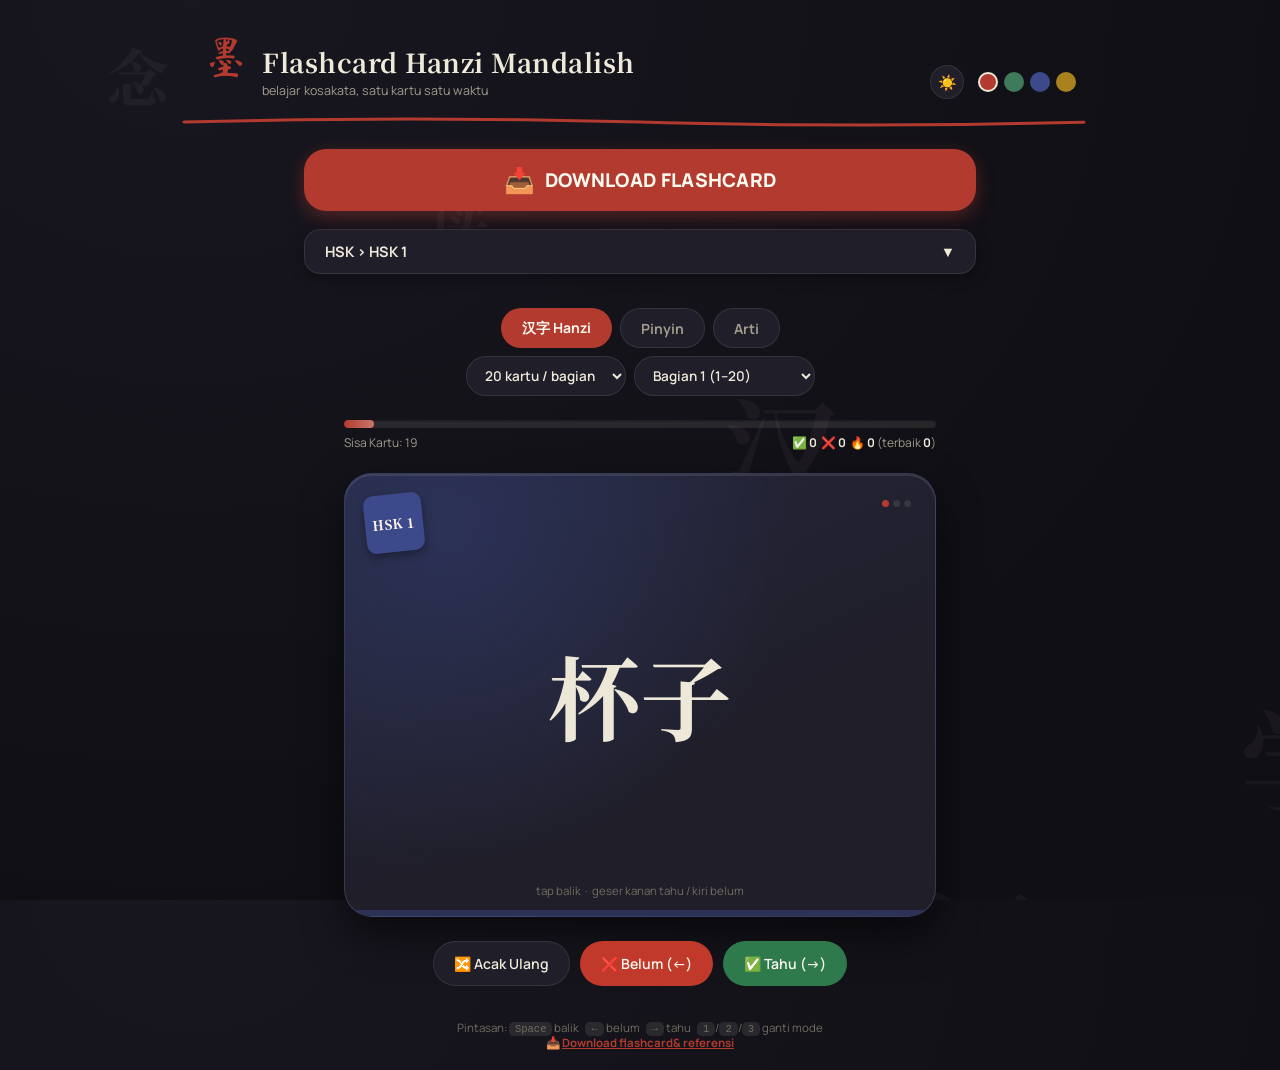
==== index.html @ 8c37c154 "Update index.html" ====
<!DOCTYPE html>
<html lang="id" data-mode="night" data-accent="vermilion">
<head>
<meta charset="UTF-8">
<meta name="viewport" content="width=device-width, initial-scale=1.0, maximum-scale=1.0, user-scalable=no">
<meta name="mobile-web-app-capable" content="yes">
<title>墨卡 · Flashcard Hanzi Mandalish</title>
<link rel="preconnect" href="https://fonts.googleapis.com">
<link href="https://fonts.googleapis.com/css2?family=Noto+Serif+SC:wght@600;700;900&family=Ma+Shan+Zheng&family=Manrope:wght@400;500;600;700;800&display=swap" rel="stylesheet">
<style>
:root{
  --radius-lg: 28px;
  --radius-md: 16px;
  --radius-sm: 10px;
  --font-display: 'Noto Serif SC', 'Songti SC', serif;
  --font-brush: 'Ma Shan Zheng', cursive;
  --font-ui: 'Manrope', -apple-system, 'Segoe UI', sans-serif;
}

:root[data-mode="day"]{
  --bg-0:#e9e1cd;
  --bg-1:#f3ecdc;
  --surface:#faf5e8;
  --ink:#211d1a;
  --ink-soft:#6b6355;
  --ink-faint:#9a927f;
  --hairline:rgba(33,29,26,0.12);
  --shadow:rgba(60,45,25,0.22);
  --shadow-soft:rgba(60,45,25,0.10);
}
:root[data-mode="night"]{
  --bg-0:#100f14;
  --bg-1:#181720;
  --surface:#1f1e29;
  --ink:#efe9da;
  --ink-soft:#a29c8c;
  --ink-faint:#726c60;
  --hairline:rgba(239,233,218,0.10);
  --shadow:rgba(0,0,0,0.55);
  --shadow-soft:rgba(0,0,0,0.35);
}

:root[data-accent="vermilion"]{ --accent:#b23a2e; --accent-2:#8c2e24; --accent-tint:#f0d9d3; }
:root[data-accent="jade"]     { --accent:#3f7a5c; --accent-2:#2e5c45; --accent-tint:#d7e8de; }
:root[data-accent="indigo"]   { --accent:#3c4a8c; --accent-2:#2c376b; --accent-tint:#dadeef; }
:root[data-accent="gold"]     { --accent:#a9821f; --accent-2:#846419; --accent-tint:#eee3c4; }

:root{
  --stamp-0:#b23a2e; --stamp-1:#3f7a5c; --stamp-2:#3c4a8c; --stamp-3:#a9821f;
  --stamp-4:#8b3f72; --stamp-5:#2e7d82; --stamp-6:#a85c2e; --stamp-7:#516175;
}

* { box-sizing: border-box; }
html,body{ height:100%; margin:0; }
html{ -webkit-text-size-adjust:100%; text-size-adjust:100%; }
body{
  background: radial-gradient(ellipse at 15% 0%, var(--bg-1), var(--bg-0) 70%);
  color: var(--ink);
  font-family: var(--font-ui);
  min-height:100vh;
  max-width:100vw;
  display:flex;
  flex-direction:column;
  align-items:center;
  overflow-x:hidden;
  transition: background .4s ease, color .4s ease;
}
button, select, .card-perspective{ touch-action: manipulation; }

.ambient{
  position:fixed; inset:0; z-index:0; pointer-events:none; overflow:hidden;
}
.ambient span{
  position:absolute; font-family:var(--font-display); color:var(--ink);
  opacity:.045; font-weight:700; user-select:none;
  animation: drift 70s linear infinite;
}
@keyframes drift{
  0%{ transform: translateY(0) rotate(0deg); }
  100%{ transform: translateY(-140px) rotate(6deg); }
}

header{
  width:100%; max-width:920px; padding: 34px 24px 10px; position:relative; z-index:1;
  display:flex; align-items:flex-end; justify-content:space-between; gap:16px; flex-wrap:wrap;
}
.brand{ display:flex; align-items:baseline; gap:14px; }
.brand .glyph{
  font-family: var(--font-brush); font-size:44px; color:var(--accent); line-height:1;
}
.brand h1{
  font-family: var(--font-display); font-size:26px; margin:0; letter-spacing:.5px;
}
.brand-sub{ font-size:12.5px; color:var(--ink-soft); margin-top:2px; }

.brush-divider{ width:100%; max-width:920px; height:14px; margin: 2px 0 18px; position:relative; z-index:1; }
.brush-divider svg path{
  stroke:var(--accent); stroke-width:3; fill:none; stroke-linecap:round;
  stroke-dasharray: 900; stroke-dashoffset:900;
  animation: draw 1.4s ease forwards .2s;
}
@keyframes draw{ to{ stroke-dashoffset:0; } }

.controls-row{
  display:flex; gap:10px; flex-wrap:wrap; align-items:center;
}
.theme-dots{ display:flex; gap:6px; align-items:center; margin-left:4px; }
.theme-dot{
  width:20px; height:20px; border-radius:50%; cursor:pointer; border:2px solid transparent;
  transition: transform .15s ease;
}
.theme-dot:hover{ transform: scale(1.15); }
.theme-dot.active{ border-color: var(--ink); }
.mode-toggle{
  width:34px; height:34px; border-radius:50%; border:1px solid var(--hairline); background:var(--surface);
  color:var(--ink); cursor:pointer; font-size:15px; display:flex; align-items:center; justify-content:center;
}

button, select{ font-family: var(--font-ui); }
.btn{
  border:1px solid var(--hairline); background:var(--surface); color:var(--ink);
  padding:9px 16px; border-radius:999px; font-size:13.5px; font-weight:600; cursor:pointer;
  transition: transform .12s ease, box-shadow .12s ease, background .2s ease; white-space:nowrap;
}
.btn:hover{ transform: translateY(-1px); box-shadow: 0 4px 14px var(--shadow-soft); }
.btn:active{ transform: translateY(0); }
.btn-accent{ background:var(--accent); color:#fdf9f0; border-color:transparent; }
.btn-accent:hover{ box-shadow: 0 6px 18px var(--shadow); }
.btn-ghost{ background:transparent; }
.btn-danger{ background:#c0392b; color:#fdf9f0; border-color:transparent; }
.btn-ok{ background:#2f7a4d; color:#fdf9f0; border-color:transparent; }

.deck-dropdown-container{
  position: relative;
  width: 100%;
  max-width: 720px;
  padding: 0 24px;
  margin: 4px 0 16px;
  z-index: 10;
}
.dropdown-trigger{
  width: 100%;
  padding: 12px 20px;
  border-radius: var(--radius-md);
  border: 1.5px solid var(--hairline);
  background: var(--surface);
  color: var(--ink);
  font-family: var(--font-ui);
  font-weight: 700;
  font-size: 14.5px;
  display: flex;
  justify-content: space-between;
  align-items: center;
  cursor: pointer;
  box-shadow: 0 4px 14px var(--shadow-soft);
  transition: all .2s ease;
}
.dropdown-trigger:hover{ border-color: var(--accent); }
.dropdown-trigger span.arrow{ transition: transform .2s ease; }
.deck-dropdown-container.open .dropdown-trigger span.arrow{ transform: rotate(180deg); }

.dropdown-menu{
  position: absolute;
  top: calc(100% + 6px);
  left: 24px;
  right: 24px;
  background: var(--surface);
  border: 1.5px solid var(--hairline);
  border-radius: var(--radius-md);
  box-shadow: 0 12px 30px var(--shadow);
  display: none;
  flex-direction: column;
  overflow: hidden;
  max-height: 320px;
  overflow-y: auto;
  z-index: 20;
}
.deck-dropdown-container.open .dropdown-menu{
  display: flex;
  animation: dropdownFade .15s ease;
}
@keyframes dropdownFade{
  from{ opacity: 0; transform: translateY(-6px); }
  to{ opacity: 1; transform: translateY(0); }
}

.dropdown-group-header{
  padding: 10px 18px;
  font-size: 12px;
  text-transform: uppercase;
  letter-spacing: 1px;
  font-weight: 800;
  color: var(--accent);
  background: color-mix(in srgb, var(--accent) 8%, var(--surface));
  border-bottom: 1px solid var(--hairline);
}
.dropdown-item{
  padding: 10px 18px 10px 32px;
  display: flex;
  justify-content: space-between;
  align-items: center;
  cursor: pointer;
  border-bottom: 1px solid var(--hairline);
  transition: background .15s ease;
}
.dropdown-item:last-child{ border-bottom: none; }
.dropdown-item:hover{
  background: color-mix(in srgb, var(--accent) 12%, var(--surface));
}
.dropdown-item.active{
  background: var(--accent);
  color: #fdf9f0;
}
.dropdown-item .item-name{ font-family: var(--font-display); font-weight: 700; font-size: 14px; }
.dropdown-item .item-count{ font-size: 11.5px; opacity: 0.8; font-weight: 600; }

.pill-row{ display:flex; gap:8px; margin: 18px 0 6px; position:relative; z-index:1; }
.pill{
  padding:9px 20px; border-radius:999px; border:1px solid var(--hairline); background:var(--surface);
  color:var(--ink-soft); font-weight:700; cursor:pointer; font-size:14px; transition: all .2s ease;
}
.pill.active{ background:var(--accent); color:#fdf9f0; border-color:transparent; }

.section-row{
  display:flex; gap:8px; margin: 2px 0 14px; position:relative; z-index:1; flex-wrap:wrap; justify-content:center;
}
select.deck-select{
  border:1px solid var(--hairline); background:var(--surface); color:var(--ink);
  padding:9px 14px; border-radius:999px; font-size:13.5px; font-weight:600; cursor:pointer;
}

.meta-row{
  width:100%; max-width:640px; margin: 10px 0 4px; padding: 0 24px; position:relative; z-index:1;
}
.progress-track{
  width:100%; height:8px; border-radius:8px; background:var(--hairline); overflow:hidden;
  box-shadow: inset 0 1px 2px var(--shadow-soft);
}
.progress-fill{
  height:100%; border-radius:8px; width:0%;
  background: linear-gradient(90deg, var(--accent), color-mix(in srgb, var(--accent) 70%, white));
  transition: width .35s ease;
}
.stats-line{
  display:flex; justify-content:space-between; font-size:12px; color:var(--ink-soft); margin-top:6px;
}
.stats-line b{ color:var(--ink); }

.stage{
  width:100%; max-width:640px; flex:1; display:flex; align-items:center; justify-content:center;
  padding: 18px 24px 8px; position:relative; z-index:1;
}
.card-perspective{
  width:100%; aspect-ratio: 4 / 3; perspective:1800px; cursor:grab;
  touch-action: none; user-select:none; position:relative;
}
.card-perspective:active{ cursor:grabbing; }
.card{
  position:relative; width:100%; height:100%; transform-style:preserve-3d;
  transition: transform .55s cubic-bezier(.4,.15,.2,1);
  will-change: transform;
}
.card.flipped{ transform: rotateY(180deg); }
.card.shake{ animation: shake .4s ease; }
.card.dragging{ transition:none; }

.swipe-badge{
  position:absolute; top:22px; z-index:5; padding:8px 16px; border-radius:10px;
  font-weight:800; font-size:14px; letter-spacing:1.5px; border:3px solid; opacity:0;
  pointer-events:none; transform: rotate(-10deg) scale(.85);
  transition: opacity .12s ease, transform .12s ease;
}
.swipe-badge.tahu{ right:18px; color:#2f7a4d; border-color:#2f7a4d; }
.swipe-badge.belum{ left:18px; color:#c0392b; border-color:#c0392b; }
@keyframes shake{
  0%,100%{ transform: translateX(0) rotateY(var(--ry,0)); }
  25%{ transform: translateX(-8px) rotateY(var(--ry,0)); }
  75%{ transform: translateX(8px) rotateY(var(--ry,0)); }
}

.face{
  position:absolute; inset:0; backface-visibility:hidden; border-radius: var(--radius-lg);
  background:
    radial-gradient(circle at 18% 14%, color-mix(in srgb, var(--card-color, var(--accent)) 38%, transparent), transparent 55%),
    linear-gradient(155deg, color-mix(in srgb, var(--card-color, var(--accent)) 20%, var(--surface)) 0%, var(--surface) 62%);
  border: 1px solid color-mix(in srgb, var(--card-color, var(--accent)) 32%, var(--hairline));
  box-shadow: 0 18px 40px var(--shadow), 0 2px 0 var(--hairline) inset;
  display:flex; flex-direction:column; align-items:center; justify-content:center;
  padding: 28px; text-align:center; overflow:hidden;
  transition: background .35s ease, border-color .35s ease;
}
.face::before{
  content:""; position:absolute; inset:0; border-radius: var(--radius-lg);
  background-image: radial-gradient(circle at 20% 20%, rgba(0,0,0,0.02), transparent 60%);
  pointer-events:none;
}
.face::after{
  content:""; position:absolute; left:0; right:0; bottom:0; height:6px;
  background: color-mix(in srgb, var(--card-color, var(--accent)) 70%, transparent);
  opacity:.65;
}
.face-back{ transform: rotateY(180deg); }

.stamp{
  position:absolute; top:20px; left:20px; width:58px; height:58px; border-radius:10px;
  display:flex; align-items:center; justify-content:center; color:#fdf3e6; font-family:var(--font-display);
  font-weight:800; font-size:13px; transform: rotate(-6deg); letter-spacing:.5px;
  box-shadow: 0 4px 10px var(--shadow-soft);
}
.box-dots{ position:absolute; top:26px; right:24px; display:flex; gap:4px; }
.box-dots span{ width:7px; height:7px; border-radius:50%; background:var(--hairline); }
.box-dots span.on{ background:var(--accent); }

.front-text{
  font-family: var(--font-display); font-weight:700; line-height:1.15; color:var(--ink);
  word-break: break-word;
}
.front-text.hanzi-font{ font-family:'Noto Serif SC', serif; }

.back-answer{ font-size:18px; color:var(--ink); line-height:1.6; }
.back-answer .lbl{ font-size:11px; letter-spacing:1.5px; text-transform:uppercase; color:var(--ink-faint); display:block; margin-top:4px; }
.back-hint{ position:absolute; bottom:18px; font-size:11.5px; color:var(--ink-faint); }

.burst{ position:absolute; inset:0; pointer-events:none; }
.burst span{
  position:absolute; top:50%; left:50%; font-size:20px; opacity:0;
  animation: burst .8s ease forwards;
}
@keyframes burst{
  0%{ opacity:1; transform: translate(-50%,-50%) scale(.4); }
  100%{ opacity:0; transform: translate(calc(-50% + var(--dx)), calc(-50% + var(--dy))) scale(1.1); }
}

.actions{
  display:flex; gap:10px; flex-wrap:wrap; justify-content:center; padding: 16px 24px 34px; position:relative; z-index:1;
}
.actions .btn{ padding:12px 20px; font-size:14px; }

.empty-state{
  max-width:520px; margin: 40px auto; text-align:center; padding: 44px 32px;
  background:var(--surface); border-radius: var(--radius-lg); box-shadow: 0 14px 34px var(--shadow-soft);
  position:relative; z-index:1;
}
.empty-state .glyph{ font-family:var(--font-brush); font-size:56px; color:var(--accent); }
.empty-state h2{ font-family:var(--font-display); margin:8px 0 6px; }
.empty-state p{ color:var(--ink-soft); font-size:14px; line-height:1.6; margin-bottom:20px; }
.empty-state code{ background:var(--bg-1); padding:1px 6px; border-radius:5px; }

.modal-backdrop{
  position:fixed; inset:0; background:rgba(10,8,6,0.45); display:flex; align-items:center; justify-content:center;
  z-index:50; opacity:0; pointer-events:none; transition:opacity .2s ease;
}
.modal-backdrop.show{ opacity:1; pointer-events:auto; }
.modal{
  background:var(--surface); border-radius: var(--radius-md); padding:28px; width:340px; max-width:90vw;
  box-shadow: 0 24px 60px rgba(0,0,0,0.35); transform: translateY(10px); transition: transform .2s ease;
}
.modal-backdrop.show .modal{ transform: translateY(0); }
.modal h3{ font-family:var(--font-display); margin:0 0 14px; }
.modal p{ font-size:14px; color:var(--ink-soft); line-height:1.7; }
.modal .row{ display:flex; gap:8px; justify-content:flex-end; margin-top:20px; }

footer{ text-align:center; font-size:11.5px; color:var(--ink-faint); padding-bottom:20px; position:relative; z-index:1; }
kbd{ background:var(--hairline); padding:1px 6px; border-radius:5px; font-size:10.5px; }

:focus-visible{ outline:2px solid var(--accent); outline-offset:2px; }

@media (prefers-reduced-motion: reduce){
  *{ animation: none !important; transition: none !important; }
}

@media (max-width: 560px){
  .brand .glyph{ font-size:34px; } .brand h1{ font-size:20px; }
  .face{ padding:20px; }
}

/* ===== Halaman Sumber & Unduh ===== */
.res-btn{ display:inline-flex; align-items:center; gap:6px; text-decoration:none; }
#resourcesPage{
  display:none; width:100%; max-width:920px; padding: 6px 24px 40px;
  flex-direction:column; gap:22px; position:relative; z-index:1;
}
body.view-sumber #resourcesPage{ display:flex; }
body.view-sumber #app,
body.view-sumber #emptyState{ display:none !important; }
.res-top{ display:flex; align-items:center; justify-content:space-between; gap:12px; flex-wrap:wrap; }
.res-top h2{ font-family:var(--font-display); font-size:22px; margin:0; }
.res-lead{ color:var(--ink-soft); font-size:14px; line-height:1.7; margin:0; max-width:680px; }
.res-section-title{
  font-size:12px; letter-spacing:1.4px; text-transform:uppercase; font-weight:800; color:var(--accent); margin:6px 0 -6px;
}
.hsk-grid{ display:grid; grid-template-columns:repeat(auto-fit, minmax(190px, 1fr)); gap:14px; }
.hsk-card{
  --c: var(--accent);
  background:
    radial-gradient(circle at 15% 10%, color-mix(in srgb, var(--c) 30%, transparent), transparent 60%),
    linear-gradient(155deg, color-mix(in srgb, var(--c) 16%, var(--surface)) 0%, var(--surface) 65%);
  border:1px solid color-mix(in srgb, var(--c) 32%, var(--hairline));
  border-radius: var(--radius-md); padding:20px 18px 18px; display:flex; flex-direction:column; gap:12px;
  box-shadow: 0 10px 26px var(--shadow-soft); position:relative; overflow:hidden;
  transition: transform .15s ease, box-shadow .15s ease;
}
.hsk-card:hover{ transform: translateY(-2px); box-shadow: 0 14px 30px var(--shadow); }
.hsk-card::after{ content:""; position:absolute; left:0; right:0; bottom:0; height:5px; background:var(--c); opacity:.7; }
.hsk-card .lvl-stamp{
  width:52px; height:52px; border-radius:10px; background:var(--c); color:#fdf3e6;
  font-family:var(--font-display); font-weight:900; font-size:13px; line-height:1.15;
  display:flex; flex-direction:column; align-items:center; justify-content:center; transform: rotate(-5deg);
  box-shadow: 0 4px 10px var(--shadow-soft);
}
.hsk-card .lvl-stamp b{ font-size:20px; }
.hsk-card h3{ font-family:var(--font-display); font-size:18px; margin:0; }
.hsk-card p{ margin:0; font-size:12.5px; color:var(--ink-soft); line-height:1.55; flex:1; }
.hsk-card .dl-btn{
  display:flex; align-items:center; justify-content:center; gap:8px; text-decoration:none;
  background:var(--c); color:#fdf9f0; border:none; padding:11px 14px; border-radius:999px;
  font-weight:700; font-size:13.5px; cursor:pointer; transition: transform .12s ease, box-shadow .12s ease;
}
.hsk-card .dl-btn:hover{ transform: translateY(-1px); box-shadow: 0 6px 16px var(--shadow); }
.ref-card{
  background:var(--surface); border:1px solid var(--hairline); border-radius:var(--radius-md);
  padding:20px 22px; display:flex; gap:16px; align-items:center; justify-content:space-between; flex-wrap:wrap;
  box-shadow: 0 8px 22px var(--shadow-soft);
}
.ref-card .ref-text{ flex:1; min-width:220px; }
.ref-card h3{ font-family:var(--font-display); margin:0 0 4px; font-size:17px; }
.ref-card p{ margin:0; font-size:13px; color:var(--ink-soft); line-height:1.6; }
.res-note{
  font-size:12.5px; color:var(--ink-soft); line-height:1.65; padding:12px 16px; border-radius:var(--radius-sm);
  background: color-mix(in srgb, var(--accent) 8%, var(--surface)); border:1px dashed var(--hairline);
}
.footer-link{ color:var(--accent); font-weight:700; cursor:pointer; text-decoration:underline; background:none; border:none; padding:0; font-size:inherit; }

/* ===== Tombol unduh besar & mencolok (flat) ===== */
.btn-cta{
  --b: var(--accent);
  display:inline-flex; align-items:center; justify-content:center; gap:10px; text-decoration:none; cursor:pointer;
  background: var(--b); color:#fffaf0; font-family:var(--font-ui); font-weight:800; letter-spacing:.3px;
  border:none; border-radius:999px; padding:14px 28px; font-size:16px;
  box-shadow: 0 6px 18px color-mix(in srgb, var(--b) 40%, transparent);
  transition: transform .15s ease, box-shadow .15s ease, filter .15s ease;
}
.btn-cta:hover{ transform: translateY(-2px); filter:brightness(1.08); box-shadow: 0 10px 24px color-mix(in srgb, var(--b) 50%, transparent); }
.btn-cta:active{ transform: scale(.98); }
.btn-cta .ico{ font-size:1.3em; line-height:1; }

.header-dl{ padding:11px 20px; font-size:14.5px; animation: dlPulse 2.4s ease-in-out infinite; }
@keyframes dlPulse{
  0%,100%{ box-shadow: 0 0 0 0 color-mix(in srgb, var(--b) 45%, transparent); }
  50%{ box-shadow: 0 0 0 10px color-mix(in srgb, var(--b) 0%, transparent); }
}

.dl-banner-wrap{ width:100%; max-width:720px; padding:0 24px; margin:6px 0 14px; position:relative; z-index:2; }
.dl-banner{ width:100%; padding:18px 24px; font-size:19px; border-radius:22px; flex-direction:column; gap:2px; text-align:center; }
.dl-banner .sub{ font-size:12.5px; font-weight:600; opacity:.92; letter-spacing:.2px; }
.dl-banner .main{ display:flex; align-items:center; gap:10px; }

.hsk-card .dl-btn{
  padding:15px 14px; font-size:15px; font-weight:800; border-radius:999px; margin-top:4px;
  background: var(--c); border:none; color:#fffaf0;
  box-shadow: 0 6px 16px color-mix(in srgb, var(--c) 38%, transparent);
  transition: transform .15s ease, box-shadow .15s ease, filter .15s ease;
}
.hsk-card .dl-btn:hover{ transform: translateY(-2px); filter:brightness(1.08); box-shadow: 0 10px 22px color-mix(in srgb, var(--c) 48%, transparent); }
.hsk-card .dl-btn:active{ transform: scale(.98); }
.hsk-card{ padding-bottom:22px; }
.ref-card .btn-cta{ padding:12px 22px; font-size:14.5px; }
</style>
</head>
<body>

<div class="ambient" id="ambient"></div>

<header>
  <div class="brand">
    <span class="glyph">墨</span>
    <div>
      <h1>Flashcard Hanzi Mandalish</h1>
      <div class="brand-sub">belajar kosakata, satu kartu satu waktu</div>
    </div>
  </div>
  <div class="controls-row">
    <button class="mode-toggle" id="dayNightBtn" title="Ganti siang/malam">☀️</button>
    <div class="theme-dots" id="themeDots"></div>
  </div>
</header>

<div class="brush-divider">
  <svg viewBox="0 0 920 14" preserveAspectRatio="none" width="100%" height="14">
    <path d="M4 8 Q 230 2, 460 8 T 916 8" />
  </svg>
</div>

<div class="empty-state" id="emptyState">
  <div class="glyph" id="emptyGlyph">読</div>
  <h2 id="emptyTitle">Memuat deck…</h2>
  <p id="emptyText">Mengambil <code>index.json</code> dan file kosakata dari server.</p>
</div>

<div id="app" style="display:none; width:100%; display:flex; flex-direction:column; align-items:center;">

  <div class="dl-banner-wrap">
    <a class="btn-cta dl-banner" href="#sumber">
      <span class="main"><span class="ico">📥</span> DOWNLOAD FLASHCARD</span>
    </a>
  </div>

  <div class="deck-dropdown-container" id="deckDropdown">
    <div class="dropdown-trigger" id="dropdownTrigger">
      <span id="currentDeckLabel">Pilih Kategori Deck...</span>
      <span class="arrow">▼</span>
    </div>
    <div class="dropdown-menu" id="dropdownMenu"></div>
  </div>

  <div class="pill-row">
    <button class="pill active" data-mode="hanzi">汉字 Hanzi</button>
    <button class="pill" data-mode="pinyin">Pinyin</button>
    <button class="pill" data-mode="arti">Arti</button>
  </div>

  <div class="section-row" id="sectionRow">
    <select class="deck-select" id="sectionSizeSelect">
      <option value="all">Semua kartu</option>
      <option value="10">10 kartu / bagian</option>
      <option value="20" selected>20 kartu / bagian</option>
      <option value="30">30 kartu / bagian</option>
      <option value="50">50 kartu / bagian</option>
    </select>
    <select class="deck-select" id="sectionSelect" style="display:none;"></select>
  </div>

  <div class="meta-row">
    <div class="progress-track"><div class="progress-fill" id="progressFill"></div></div>
    <div class="stats-line">
      <span id="cardPos">Sisa Kartu: 20</span>
      <span>✅ <b id="statTahu">0</b>&nbsp;&nbsp;❌ <b id="statBelum">0</b>&nbsp;&nbsp;🔥 <b id="statStreak">0</b> (terbaik <b id="statBest">0</b>)</span>
    </div>
  </div>

  <div class="stage">
    <div class="card-perspective" id="cardPerspective">
      <div class="swipe-badge belum" id="badgeBelum">BELUM</div>
      <div class="swipe-badge tahu" id="badgeTahu">TAHU</div>
      <div class="card" id="card">
        <div class="face face-front" id="faceFront">
          <div class="stamp" id="stampFront">HSK</div>
          <div class="box-dots" id="boxDotsFront"><span></span><span></span><span></span></div>
          <div class="front-text hanzi-font" id="frontText" style="font-size:80px;"></div>
          <div class="back-hint">tap balik &nbsp;·&nbsp; geser kanan tahu / kiri belum</div>
        </div>
        <div class="face face-back" id="faceBack">
          <div class="stamp" id="stampBack">HSK</div>
          <div class="box-dots" id="boxDotsBack"><span></span><span></span><span></span></div>
          <div class="back-answer" id="backAnswer"></div>
          <div class="burst" id="burst"></div>
        </div>
      </div>
    </div>
  </div>

  <div class="actions">
    <button class="btn" id="shuffleBtn">🔀 Acak Ulang</button>
    <button class="btn btn-danger" id="belumBtn">❌ Belum (←)</button>
    <button class="btn btn-ok" id="tahuBtn">✅ Tahu (→)</button>
  </div>

  <footer>
    Pintasan: <kbd>Space</kbd> balik &nbsp; <kbd>←</kbd> belum &nbsp; <kbd>→</kbd> tahu &nbsp;
    <kbd>1</kbd>/<kbd>2</kbd>/<kbd>3</kbd> ganti mode
    <br>📥 <a class="footer-link" href="#sumber">Download flashcard&amp; referensi </a>
  </footer>
</div>


<section id="resourcesPage" aria-label="Unduh flashcard dan referensi">
  <div class="res-top">
    <h2>📥 Unduh Flashcard HSK</h2>
    <a class="btn-cta" id="backToStudy" href="#" style="--b:var(--ink-soft); padding:10px 18px; font-size:14px;">← Kembali belajar</a>
  </div>
  <p class="res-lead">Pilih Flashcard yang mau dicetak. Setiap tombol membuka folder Google Drive berisi file flashcard.</p>

  <div class="res-section-title">Flashcard HSK 1 – 4</div>
  <div class="hsk-grid">
    <div class="hsk-card" style="--c:var(--stamp-0)">
      <div class="lvl-stamp">HSK<b>1</b></div>
      <h3>HSK 1</h3>
      <p>300 Kosakata</p>
      <a class="dl-btn" href="https://drive.google.com/drive/folders/1dOLYRxvAf6XQybKx9fJoq7wPhPNK_tsH?usp=drive_link" target="_blank" rel="noopener noreferrer">⬇️ DOWNLOAD HSK 1</a>
    </div>
    <div class="hsk-card" style="--c:var(--stamp-1)">
      <div class="lvl-stamp">HSK<b>2</b></div>
      <h3>HSK 2</h3>
      <p>200 Kosakata</p>
      <a class="dl-btn" href="https://drive.google.com/drive/folders/1sofFlungZIqMnRZoOh0vENmZq8EuN4ci?usp=sharing" target="_blank" rel="noopener noreferrer">⬇️ DOWNLOAD HSK 2</a>
    </div>
    <div class="hsk-card" style="--c:var(--stamp-2)">
      <div class="lvl-stamp">HSK<b>3</b></div>
      <h3>HSK 3</h3>
      <p>500 Kosakata</p>
      <a class="dl-btn" href="https://drive.google.com/drive/folders/1UqgcK2aZ2sMOQcXRFb1VrF4GmTFnKb-0?usp=drive_link" target="_blank" rel="noopener noreferrer">⬇️ DOWNLOAD HSK 3</a>
    </div>
    <div class="hsk-card" style="--c:var(--stamp-3)">
      <div class="lvl-stamp">HSK<b>4</b></div>
      <h3>HSK 4</h3>
      <p>1000 Kosakata</p>
      <a class="dl-btn" href="https://drive.google.com/drive/folders/1h3tl_F7lGNb7nfZRJy76tB6fJolnmYr8?usp=drive_link" target="_blank" rel="noopener noreferrer">⬇️ DOWNLOAD HSK 4</a>
    </div>
  </div>
  <div class="res-note">💡 Tombol membuka folder di Google Drive (tab baru). Di sana pilih file yang kamu mau, lalu klik ikon <b>Download</b> (⬇️).</div>

  <div class="res-section-title">Panduan cetak flashcard</div>
  <div class="ref-card">
    <div class="ref-text">
      <h3>Panduan Cetak Flashcard</h3>
      <p>Lihat panduan untuk mencetak flashcard.</p>
    </div>
    <a class="btn-cta" href="https://drive.google.com/file/d/1eKVOjX3BMunGY5lqlxKkledCMHnYziuV/view?usp=drive_link" target="_blank" rel="noopener noreferrer"><span class="ico">🖨️</span> Lihat Panduan Cetak</a>
  </div>

  <div class="res-section-title">Referensi kosakata</div>
  <div class="ref-card">
    <div class="ref-text">
      <h3>Mandarin Bean</h3>
      <p>Flashcard ini dibuat berdasarkan data dan kurikulum pembelajaran dari Mandarin Bean untuk membantu proses menghafal kosakata secara efektif.</p>
    </div>
    <a class="btn-cta" href="https://mandarinbean.com/new-hsk-vocabulary/" target="_blank" rel="noopener noreferrer"><span class="ico">🔗</span> Buka mandarinbean.com</a>
  </div>
</section>

<div class="modal-backdrop" id="summaryModal">
  <div class="modal">
    <h3>Sesi Selesai 🎉</h3>
    <p id="summaryText"></p>
    <div class="row">
      <button class="btn btn-accent" id="closeSummary">Lanjut Belajar</button>
    </div>
  </div>
</div>

<script>
const MANIFEST_URL = './index.json';
const SPREADSHEET_WEB_APP_URL = "https://script.google.com/macros/s/AKfycbzgJblfeTp-SWv3fFznDmFrMjZ5Tzn4uZXBuSo7mG6eIEgka7Koj8lV7HD10fUy3mYEhw/exec";

let sessionStartTime = Date.now();
const STAMP_COLORS = ['var(--stamp-0)','var(--stamp-1)','var(--stamp-2)','var(--stamp-3)',
                      'var(--stamp-4)','var(--stamp-5)','var(--stamp-6)','var(--stamp-7)'];

let deckGroups = [];
let decks = {};
let currentDeckName = null;
let sectionRanges = [{ start:0, end:0, label:'Semua' }];
let currentSectionIndex = 0;
let queue = [];
let qIndex = 0;
let currentCard = null;
let showingAnswer = false;
let mode = 'hanzi';
let stats = { tahu:0, belum:0, streak:0, best:0 };

function hashStr(s){
  let h = 0;
  for (let i=0;i<s.length;i++){ h = (h*31 + s.charCodeAt(i)) >>> 0; }
  return h;
}
function stampColorFor(name){ return STAMP_COLORS[hashStr(name) % STAMP_COLORS.length]; }
function shuffle(arr){
  const a = arr.slice();
  for (let i=a.length-1;i>0;i--){ const j = Math.floor(Math.random()*(i+1)); [a[i],a[j]]=[a[j],a[i]]; }
  return a;
}
function fontSizeFor(text){
  const len = (text||'').length;
  if (len<=2) return 92; if (len<=4) return 76; if (len<=8) return 60;
  if (len<=12) return 46; if (len<=20) return 34; if (len<=30) return 26; return 20;
}

(function ambient(){
  const chars = ['学','汉','字','词','念','忆','声','读'];
  const el = document.getElementById('ambient');
  for (let i=0;i<8;i++){
    const s = document.createElement('span');
    s.textContent = chars[i % chars.length];
    s.style.fontSize = (60+Math.random()*90)+'px';
    s.style.left = (Math.random()*100)+'%';
    s.style.top = (Math.random()*100)+'%';
    s.style.animationDuration = (50+Math.random()*40)+'s';
    s.style.animationDelay = (-Math.random()*40)+'s';
    el.appendChild(s);
  }
})();

const ACCENTS = ['vermilion','jade','indigo','gold'];
const themeDots = document.getElementById('themeDots');
ACCENTS.forEach(a=>{
  const d = document.createElement('div');
  d.className = 'theme-dot' + (a==='vermilion' ? ' active' : '');
  d.style.background = `var(--stamp-${ACCENTS.indexOf(a)})`;
  d.title = a;
  d.onclick = () => {
    document.documentElement.setAttribute('data-accent', a);
    [...themeDots.children].forEach(c=>c.classList.remove('active'));
    d.classList.add('active');
  };
  themeDots.appendChild(d);
});

document.getElementById('dayNightBtn').onclick = (e) => {
  const html = document.documentElement;
  const next = html.getAttribute('data-mode') === 'day' ? 'night' : 'day';
  html.setAttribute('data-mode', next);
  e.target.textContent = next === 'day' ? '🌙' : '☀️';
};

function showEmptyState(glyph, title, text){
  document.getElementById('emptyGlyph').textContent = glyph;
  document.getElementById('emptyTitle').textContent = title;
  document.getElementById('emptyText').innerHTML = text;
  document.getElementById('emptyState').style.display = 'block';
  document.getElementById('app').style.display = 'none';
}

async function loadDecksFromServer(){
  let manifest;
  try{
    const res = await fetch(MANIFEST_URL, { cache: 'no-store' });
    if (!res.ok) throw new Error(`HTTP ${res.status}`);
    manifest = await res.json();
    if (!Array.isArray(manifest) || manifest.length === 0) throw new Error('index.json kosong');
    deckGroups = manifest;
  }catch(err){
    showEmptyState('✕', 'Gagal memuat index.json',
      `Pastikan <code>index.json</code> berformat objek kategori yang benar.<br><br>
        <span style="color:var(--ink-faint);font-size:12px;">${err.message}</span>`);
    return;
  }

  let allFileNames = [];
  deckGroups.forEach(group => {
    if (group.decks && Array.isArray(group.decks)) {
      allFileNames.push(...group.decks);
    }
  });

  const results = await Promise.allSettled(
    allFileNames.map(async name => {
      const res = await fetch(`./${name}`, { cache: 'no-store' });
      if (!res.ok) throw new Error(`HTTP ${res.status}`);
      const json = await res.json();
      if (!Array.isArray(json)) throw new Error('bukan array');
      decks[name] = json.map(c => ({ 
        hanzi: c.hanzi||'', 
        pinyin: c.pinyin||'', 
        arti_id: c.arti_id || c.arti || '', 
        arti_en: c.arti_en || '', 
        box: 1 
      }));
    })
  );

  if (allFileNames.length === 0 || Object.keys(decks).length === 0){
    showEmptyState('✕', 'Tidak ada deck yang berhasil dimuat', 'Periksa nama file di index.json.');
    return;
  }

  document.getElementById('emptyState').style.display = 'none';
  document.getElementById('app').style.display = 'flex';

  buildNestedDropdownFromJSON();
  currentDeckName = allFileNames[0];
  selectDeck(currentDeckName);
}

function friendlyDeckName(filename){
  const base = filename.replace(/\.json$/i, '');
  const hskMatch = base.match(/^hsk[\s_-]?(\d+)/i);
  if (hskMatch) return `HSK ${hskMatch[1]}`;
  
  const cleanBase = base.replace(/^(ml|min|mining)[\s_-]*/i, '');
  const sub = cleanBase.replace(/[_-]+/g, ' ').toUpperCase();
  return sub ? sub : 'General';
}

const dropdownContainer = document.getElementById('deckDropdown');
const dropdownTrigger = document.getElementById('dropdownTrigger');
const currentDeckLabel = document.getElementById('currentDeckLabel');
const dropdownMenu = document.getElementById('dropdownMenu');

dropdownTrigger.onclick = (e) => {
  e.stopPropagation();
  dropdownContainer.classList.toggle('open');
};

window.onclick = () => {
  dropdownContainer.classList.remove('open');
};

function buildNestedDropdownFromJSON(){
  dropdownMenu.innerHTML = '';
  dropdownContainer.style.display = 'block';

  let firstValidDeck = null;
  let firstCategoryName = '';

  deckGroups.forEach(group => {
    const groupName = group.category || "Kategori Lain";
    const filenames = group.decks || [];
    const validFiles = filenames.filter(n => decks[n]);

    if (validFiles.length > 0) {
      const groupHeader = document.createElement('div');
      groupHeader.className = 'dropdown-group-header';
      groupHeader.textContent = groupName;
      dropdownMenu.appendChild(groupHeader);

      validFiles.forEach(n => {
        if (!firstValidDeck) {
          firstValidDeck = n;
          firstCategoryName = groupName;
        }

        const item = document.createElement('div');
        item.className = 'dropdown-item' + (n === currentDeckName ? ' active' : '');
        const count = decks[n] ? decks[n].length : 0;
        item.innerHTML = `
          <span class="item-name">${friendlyDeckName(n)}</span>
          <span class="item-count">${count} kata</span>
        `;
        item.onclick = () => {
          [...dropdownMenu.querySelectorAll('.dropdown-item')].forEach(c=>c.classList.remove('active'));
          item.classList.add('active');
          currentDeckName = n;
          currentDeckLabel.textContent = `${groupName} › ${friendlyDeckName(n)}`;
          dropdownContainer.classList.remove('open');
          selectDeck(n);
        };
        dropdownMenu.appendChild(item);
      });
    }
  });

  if (firstValidDeck) {
    currentDeckLabel.textContent = `${firstCategoryName} › ${friendlyDeckName(firstValidDeck)}`;
  }
}

function selectDeck(name){
  currentDeckName = name;
  sessionStartTime = Date.now(); // Reset waktu mulai sesi saat ganti deck
  refreshSections();
  buildQueue();
  nextCard();
}

function computeSectionRanges(total, sizeVal){
  if (sizeVal === 'all'){
    return [{ start:0, end:total, label:`Semua (${total} kartu)` }];
  }
  const size = parseInt(sizeVal, 10);
  const ranges = [];
  for (let start=0; start<total; start+=size){
    const end = Math.min(start+size, total);
    ranges.push({ start, end, label:`Bagian ${ranges.length+1} (${start+1}–${end})` });
  }
  return ranges.length ? ranges : [{ start:0, end:total, label:`Semua (${total} kartu)` }];
}

function refreshSections(){
  const total = decks[currentDeckName] ? decks[currentDeckName].length : 0;
  const sizeVal = document.getElementById('sectionSizeSelect').value;
  sectionRanges = computeSectionRanges(total, sizeVal);
  const sel = document.getElementById('sectionSelect');
  sel.innerHTML = '';
  sectionRanges.forEach((r,i)=>{
    const opt = document.createElement('option');
    opt.value = i; opt.textContent = r.label;
    sel.appendChild(opt);
  });
  sel.style.display = sectionRanges.length > 1 ? 'inline-block' : 'none';
  currentSectionIndex = 0;
  sel.value = 0;
}

document.getElementById('sectionSizeSelect').onchange = () => {
  refreshSections();
  buildQueue();
  nextCard();
};
document.getElementById('sectionSelect').onchange = (e) => {
  currentSectionIndex = parseInt(e.target.value, 10) || 0;
  buildQueue();
  nextCard();
};

function buildQueue(){
  const full = decks[currentDeckName] || [];
  const range = sectionRanges[currentSectionIndex] || { start:0, end:full.length };
  const subset = full.slice(range.start, range.end);
  queue = shuffle(subset);
  qIndex = 0;
  stats = { tahu:0, belum:0, streak: stats.streak, best: stats.best };
  updateStatsBar();
}

function currentTexts(card){
  let front, useHanziFont = false;
  if (mode === 'hanzi'){ front = card.hanzi; useHanziFont = true; }
  else if (mode === 'pinyin'){ front = card.pinyin; }
  else { front = `${card.arti_id} / ${card.arti_en}`; }

  let answerHtml;
  if (mode === 'hanzi'){
    answerHtml = `<span class="lbl">Pinyin</span>${card.pinyin}<br><span class="lbl">Arti (ID)</span><b>${card.arti_id}</b><br><span class="lbl">Meaning (EN)</span><em>${card.arti_en}</em>`;
  } else if (mode === 'pinyin'){
    answerHtml = `<span class="lbl">Hanzi</span>${card.hanzi}<br><span class="lbl">Arti (ID)</span><b>${card.arti_id}</b><br><span class="lbl">Meaning (EN)</span><em>${card.arti_en}</em>`;
  } else {
    answerHtml = `<span class="lbl">Hanzi</span>${card.hanzi}<br><span class="lbl">Pinyin</span>${card.pinyin}`;
  }
  return { front, useHanziFont, answerHtml };
}

function renderCard(){
  if (!currentCard) return;
  const { front, useHanziFont, answerHtml } = currentTexts(currentCard);
  const stampText = friendlyDeckName(currentDeckName||'').toUpperCase().slice(0,8);
  const color = stampColorFor(currentDeckName||'');

  const frontEl = document.getElementById('frontText');
  frontEl.textContent = front;
  frontEl.style.fontSize = fontSizeFor(front) + 'px';
  frontEl.classList.toggle('hanzi-font', useHanziFont);

  document.getElementById('backAnswer').innerHTML = answerHtml;

  [['stampFront',color],['stampBack',color]].forEach(([id,c])=>{
    const el = document.getElementById(id);
    el.textContent = stampText || 'DECK';
    el.style.background = c;
  });
  document.getElementById('card').style.setProperty('--card-color', color);

  updateBoxDots('boxDotsFront', currentCard.box);
  updateBoxDots('boxDotsBack', currentCard.box);

  const cardEl = document.getElementById('card');
  cardEl.classList.remove('flipped', 'dragging');
  cardEl.style.transition = '';
  cardEl.style.transform = '';
  cardEl.style.opacity = '';
  document.getElementById('badgeTahu').style.opacity = 0;
  document.getElementById('badgeBelum').style.opacity = 0;
  showingAnswer = false;
}

function updateBoxDots(id, box){
  const dots = document.querySelectorAll(`#${id} span`);
  dots.forEach((d,i)=> d.classList.toggle('on', i < box));
}

function updateProgress(){
  const total = Math.max(queue.length, 1);
  const sisa = Math.max(0, queue.length - qIndex);
  document.getElementById('progressFill').style.width = ((qIndex / total) * 100) + '%';
  document.getElementById('cardPos').textContent = `Sisa Kartu: ${sisa}`;
}
function updateStatsBar(){
  document.getElementById('statTahu').textContent = stats.tahu;
  document.getElementById('statBelum').textContent = stats.belum;
  document.getElementById('statStreak').textContent = stats.streak;
  document.getElementById('statBest').textContent = stats.best;
}

function nextCard(){
  if (qIndex >= queue.length){
    showSummary();
    return;
  }
  currentCard = queue[qIndex];
  qIndex++;
  renderCard();
  updateProgress();
}

function toggleAnswer(){
  if (!currentCard) return;
  const cardEl = document.getElementById('card');
  cardEl.style.transform = '';
  showingAnswer = !showingAnswer;
  cardEl.classList.toggle('flipped', showingAnswer);
}

function recordTahu(){
  if (!currentCard) return;
  currentCard.box = Math.min(3, currentCard.box + 1);
  stats.tahu++; stats.streak++; stats.best = Math.max(stats.best, stats.streak);
  updateStatsBar();
}

function recordBelum(){
  if (!currentCard) return;
  currentCard.box = 1;
  stats.belum++; stats.streak = 0;
  updateStatsBar();
  const reinsertAt = Math.min(queue.length, qIndex + 2 + Math.floor(Math.random()*3));
  queue.splice(reinsertAt, 0, currentCard);
  updateProgress();
}

function markTahu(){
  if (!currentCard) return;
  recordTahu();
  burstFeedback('✓', getComputedStyle(document.documentElement).getPropertyValue('--accent'));
  setTimeout(nextCard, 260);
}

function markBelum(){
  if (!currentCard) return;
  recordBelum();
  document.getElementById('card').classList.add('shake');
  setTimeout(()=> document.getElementById('card').classList.remove('shake'), 400);
  setTimeout(nextCard, 260);
}

function burstFeedback(symbol, color){
  const el = document.getElementById('burst');
  el.innerHTML = '';
  for (let i=0;i<10;i++){
    const s = document.createElement('span');
    s.textContent = symbol;
    s.style.color = color;
    const angle = (Math.PI*2*i)/10;
    s.style.setProperty('--dx', (Math.cos(angle)*70)+'px');
    s.style.setProperty('--dy', (Math.sin(angle)*70)+'px');
    el.appendChild(s);
  }
}

// Fungsi Mengirim Data ke Google Spreadsheet
function sendDataToSpreadsheet() {
  const durationMs = Date.now() - sessionStartTime;
  const durationMinutes = (durationMs / 60000).toFixed(1);
  
  const payload = {
    deckName: currentDeckLabel ? currentDeckLabel.textContent : (currentDeckName || 'Tanpa Kategori'),
    totalCards: queue.length,
    tahu: stats.tahu,
    belum: stats.belum,
    bestStreak: stats.best,
    durationMinutes: parseFloat(durationMinutes)
  };

  fetch(SPREADSHEET_WEB_APP_URL, {
    method: "POST",
    mode: "no-cors",
    headers: { "Content-Type": "application/json" },
    body: JSON.stringify(payload)
  }).then(() => {
    console.log("Data sesi berhasil dikirim ke Spreadsheet!");
  }).catch(err => {
    console.error("Gagal mengirim data:", err);
  });
}

function showSummary(){
  // Kirim data otomatis saat sesi selesai
  sendDataToSpreadsheet();

  document.getElementById('summaryText').innerHTML =
    `✅ Tahu: <b>${stats.tahu}</b> &nbsp; ❌ Belum: <b>${stats.belum}</b><br>🔥 Streak terbaik: <b>${stats.best}</b><br><br>📊 Statistik berhasil dicatat ke Google Spreadsheet!`;
  document.getElementById('summaryModal').classList.add('show');
}

document.getElementById('closeSummary').onclick = () => {
  document.getElementById('summaryModal').classList.remove('show');
  sessionStartTime = Date.now(); // Reset durasi untuk sesi baru
  buildQueue();
  nextCard();
};

document.querySelectorAll('.pill').forEach(btn=>{
  btn.onclick = () => {
    document.querySelectorAll('.pill').forEach(b=>b.classList.remove('active'));
    btn.classList.add('active');
    mode = btn.dataset.mode;
    renderCard();
  };
});

const perspectiveEl = document.getElementById('cardPerspective');
const cardEl = document.getElementById('card');
const badgeTahu = document.getElementById('badgeTahu');
const badgeBelum = document.getElementById('badgeBelum');

const SWIPE_THRESHOLD = 90;
let dragState = null;

function applyDragTransform(dx){
  const rot = dx / 18;
  const lift = Math.min(Math.abs(dx) / 10, 10);
  const scale = 1 + Math.min(Math.abs(dx) / 1400, 0.04);
  cardEl.style.transform =
    `translateX(${dx}px) translateY(${-lift}px) rotateZ(${rot}deg) rotateY(${showingAnswer ? 180 : 0}deg) scale(${scale})`;
  const amt = Math.min(Math.abs(dx) / SWIPE_THRESHOLD, 1);
  if (dx > 0){
    badgeTahu.style.opacity = amt;
    badgeTahu.style.transform = `rotate(${10-amt*4}deg) scale(${.85+amt*.3})`;
    badgeBelum.style.opacity = 0;
  } else if (dx < 0){
    badgeBelum.style.opacity = amt;
    badgeBelum.style.transform = `rotate(${-10+amt*4}deg) scale(${.85+amt*.3})`;
    badgeTahu.style.opacity = 0;
  } else {
    badgeTahu.style.opacity = 0; badgeBelum.style.opacity = 0;
  }
}

function flyOutAndMark(direction){
  cardEl.style.transition = 'transform 320ms cubic-bezier(.3,.6,.4,1), opacity 320ms ease';
  const travel = (perspectiveEl.getBoundingClientRect().width || 400) * 1.4;
  const dx = direction * travel;
  cardEl.style.transform = `translateX(${dx}px) translateY(-14px) rotateZ(${direction*28}deg) rotateY(${showingAnswer ? 180 : 0}deg) scale(.96)`;
  cardEl.style.opacity = '0';
  badgeTahu.style.opacity = direction > 0 ? 1 : 0;
  badgeBelum.style.opacity = direction < 0 ? 1 : 0;
  setTimeout(()=>{
    if (direction > 0) recordTahu(); else recordBelum();
    nextCard();
  }, 320);
}

perspectiveEl.addEventListener('pointerdown', (e)=>{
  if (!currentCard) return;
  cardEl.style.transition = '';
  dragState = { startX: e.clientX, startY: e.clientY, dx: 0, active:false, pointerId: e.pointerId };
  perspectiveEl.setPointerCapture(e.pointerId);
});

perspectiveEl.addEventListener('pointermove', (e)=>{
  if (!dragState || dragState.pointerId !== e.pointerId) return;
  const dx = e.clientX - dragState.startX;
  const dy = e.clientY - dragState.startY;
  dragState.dx = dx;
  if (!dragState.active && Math.abs(dx) > 8 && Math.abs(dx) > Math.abs(dy)){
    dragState.active = true;
    cardEl.classList.add('dragging');
  }
  if (dragState.active){ applyDragTransform(dx); }
});

perspectiveEl.addEventListener('pointerup', (e)=>{
  if (!dragState || dragState.pointerId !== e.pointerId) return;
  const { dx, active } = dragState;
  dragState = null;
  if (!active){ toggleAnswer(); return; }
  cardEl.classList.remove('dragging');
  if (dx > SWIPE_THRESHOLD) flyOutAndMark(1);
  else if (dx < -SWIPE_THRESHOLD) flyOutAndMark(-1);
  else {
    cardEl.style.transition = 'transform 420ms cubic-bezier(.34,1.56,.64,1)';
    cardEl.style.transform = `translateX(0px) translateY(0px) rotateZ(0deg) rotateY(${showingAnswer ? 180 : 0}deg) scale(1)`;
    badgeTahu.style.opacity = 0; badgeBelum.style.opacity = 0;
    setTimeout(()=>{ cardEl.style.transition = ''; }, 420);
  }
});

document.getElementById('tahuBtn').onclick = markTahu;
document.getElementById('belumBtn').onclick = markBelum;
document.getElementById('shuffleBtn').onclick = () => { 
  sessionStartTime = Date.now();
  buildQueue(); 
  nextCard(); 
};

document.addEventListener('keydown', (e)=>{
  if (document.body.classList.contains('view-sumber')) return;
  if (document.getElementById('summaryModal').classList.contains('show')) return;
  if (e.code === 'Space'){ e.preventDefault(); toggleAnswer(); }
  else if (e.code === 'ArrowRight'){ markTahu(); }
  else if (e.code === 'ArrowLeft'){ markBelum(); }
  else if (e.key === '1'){ document.querySelector('[data-mode="hanzi"]').click(); }
  else if (e.key === '2'){ document.querySelector('[data-mode="pinyin"]').click(); }
  else if (e.key === '3'){ document.querySelector('[data-mode="arti"]').click(); }
});

function syncView(){
  const onRes = location.hash === '#sumber';
  document.body.classList.toggle('view-sumber', onRes);
  window.scrollTo(0, 0);
}
window.addEventListener('hashchange', syncView);
syncView();

loadDecksFromServer();
</script>
</body>
</html>
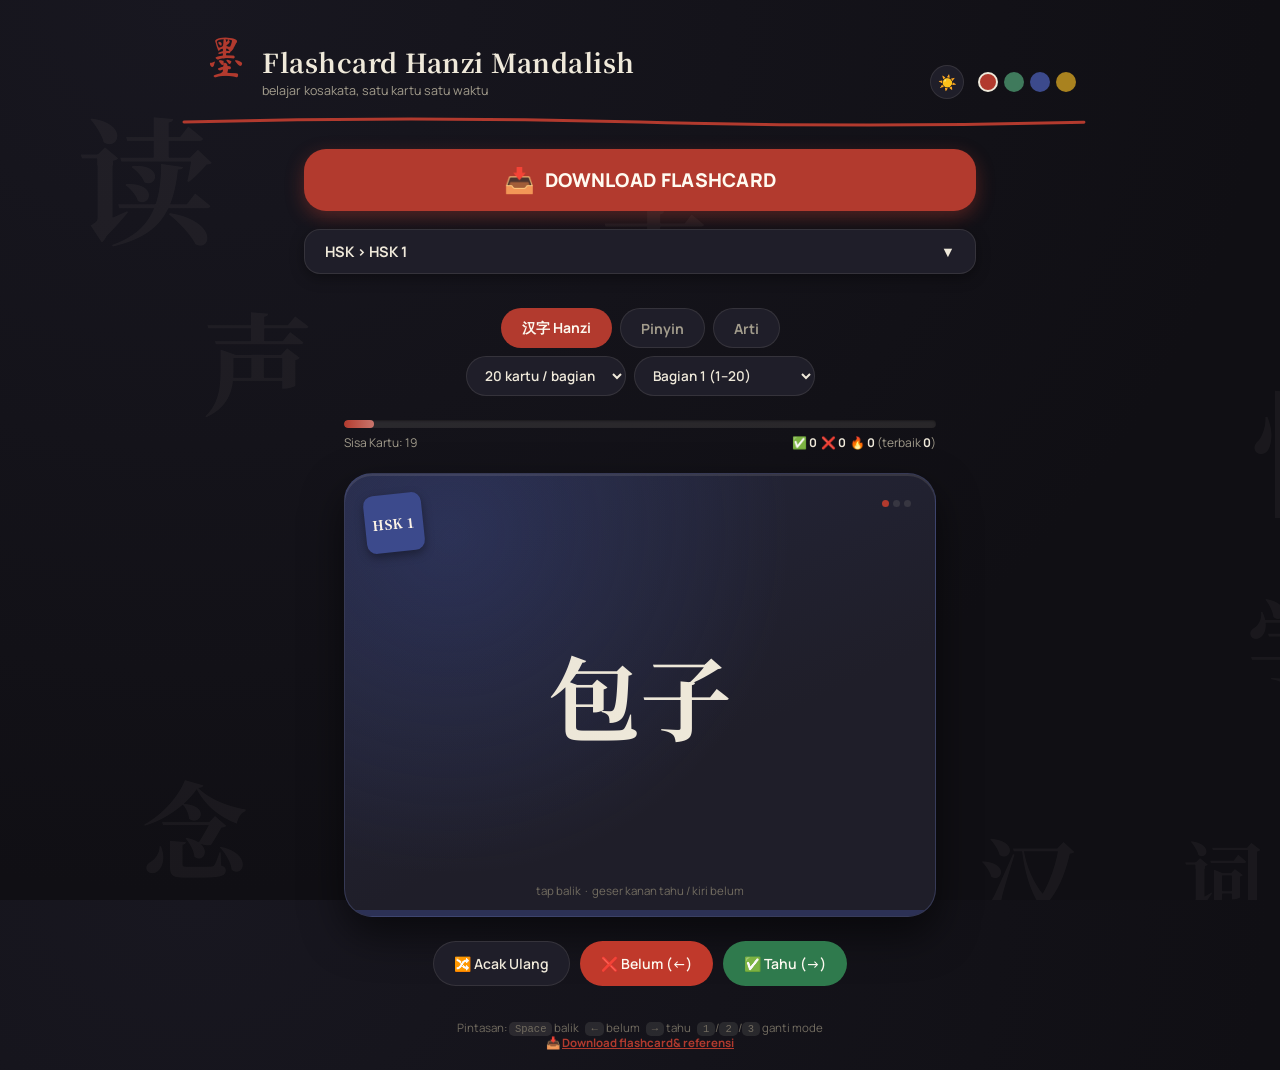
==== commit e79a6926: "Update index.html" ====
--- a/index.html
+++ b/index.html
@@ -1066,7 +1066,7 @@
   sendDataToSpreadsheet();
 
   document.getElementById('summaryText').innerHTML =
-    `✅ Tahu: <b>${stats.tahu}</b> &nbsp; ❌ Belum: <b>${stats.belum}</b><br>🔥 Streak terbaik: <b>${stats.best}</b><br><br>📊 Statistik berhasil dicatat ke Google Spreadsheet!`;
+    `✅ Tahu: <b>${stats.tahu}</b> &nbsp; ❌ Belum: <b>${stats.belum}</b><br>🔥 Streak terbaik: <b>${stats.best}</b><br><br>`;
   document.getElementById('summaryModal').classList.add('show');
 }
 
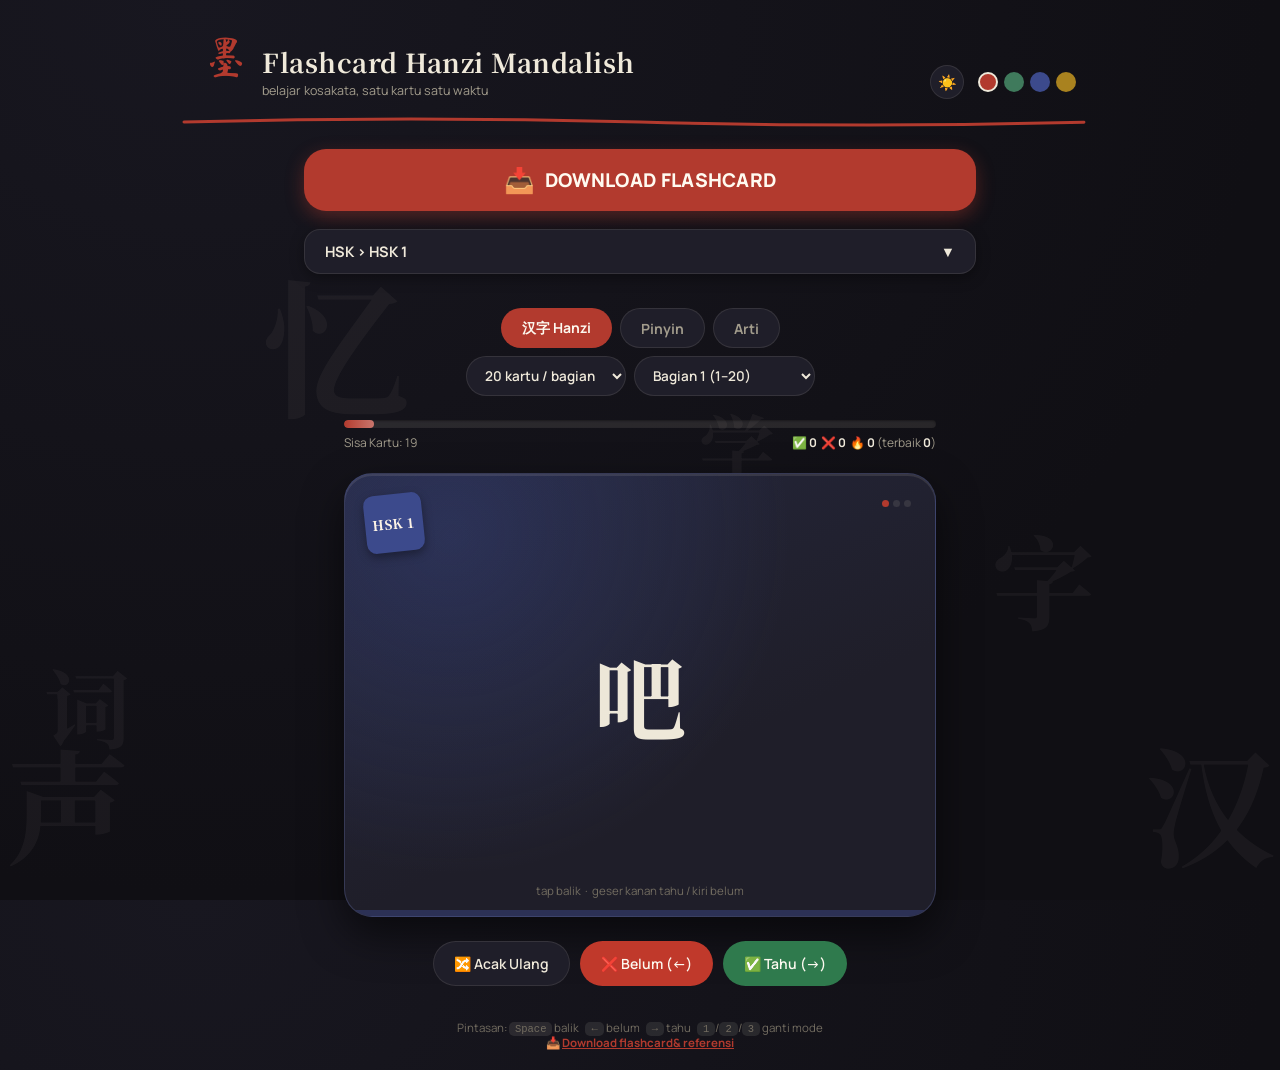
==== commit ea238f53: "Add files via upload" ====
--- a/index.html
+++ b/index.html
@@ -7,465 +7,7 @@
 <title>墨卡 · Flashcard Hanzi Mandalish</title>
 <link rel="preconnect" href="https://fonts.googleapis.com">
 <link href="https://fonts.googleapis.com/css2?family=Noto+Serif+SC:wght@600;700;900&family=Ma+Shan+Zheng&family=Manrope:wght@400;500;600;700;800&display=swap" rel="stylesheet">
-<style>
-:root{
-  --radius-lg: 28px;
-  --radius-md: 16px;
-  --radius-sm: 10px;
-  --font-display: 'Noto Serif SC', 'Songti SC', serif;
-  --font-brush: 'Ma Shan Zheng', cursive;
-  --font-ui: 'Manrope', -apple-system, 'Segoe UI', sans-serif;
-}
-
-:root[data-mode="day"]{
-  --bg-0:#e9e1cd;
-  --bg-1:#f3ecdc;
-  --surface:#faf5e8;
-  --ink:#211d1a;
-  --ink-soft:#6b6355;
-  --ink-faint:#9a927f;
-  --hairline:rgba(33,29,26,0.12);
-  --shadow:rgba(60,45,25,0.22);
-  --shadow-soft:rgba(60,45,25,0.10);
-}
-:root[data-mode="night"]{
-  --bg-0:#100f14;
-  --bg-1:#181720;
-  --surface:#1f1e29;
-  --ink:#efe9da;
-  --ink-soft:#a29c8c;
-  --ink-faint:#726c60;
-  --hairline:rgba(239,233,218,0.10);
-  --shadow:rgba(0,0,0,0.55);
-  --shadow-soft:rgba(0,0,0,0.35);
-}
-
-:root[data-accent="vermilion"]{ --accent:#b23a2e; --accent-2:#8c2e24; --accent-tint:#f0d9d3; }
-:root[data-accent="jade"]     { --accent:#3f7a5c; --accent-2:#2e5c45; --accent-tint:#d7e8de; }
-:root[data-accent="indigo"]   { --accent:#3c4a8c; --accent-2:#2c376b; --accent-tint:#dadeef; }
-:root[data-accent="gold"]     { --accent:#a9821f; --accent-2:#846419; --accent-tint:#eee3c4; }
-
-:root{
-  --stamp-0:#b23a2e; --stamp-1:#3f7a5c; --stamp-2:#3c4a8c; --stamp-3:#a9821f;
-  --stamp-4:#8b3f72; --stamp-5:#2e7d82; --stamp-6:#a85c2e; --stamp-7:#516175;
-}
-
-* { box-sizing: border-box; }
-html,body{ height:100%; margin:0; }
-html{ -webkit-text-size-adjust:100%; text-size-adjust:100%; }
-body{
-  background: radial-gradient(ellipse at 15% 0%, var(--bg-1), var(--bg-0) 70%);
-  color: var(--ink);
-  font-family: var(--font-ui);
-  min-height:100vh;
-  max-width:100vw;
-  display:flex;
-  flex-direction:column;
-  align-items:center;
-  overflow-x:hidden;
-  transition: background .4s ease, color .4s ease;
-}
-button, select, .card-perspective{ touch-action: manipulation; }
-
-.ambient{
-  position:fixed; inset:0; z-index:0; pointer-events:none; overflow:hidden;
-}
-.ambient span{
-  position:absolute; font-family:var(--font-display); color:var(--ink);
-  opacity:.045; font-weight:700; user-select:none;
-  animation: drift 70s linear infinite;
-}
-@keyframes drift{
-  0%{ transform: translateY(0) rotate(0deg); }
-  100%{ transform: translateY(-140px) rotate(6deg); }
-}
-
-header{
-  width:100%; max-width:920px; padding: 34px 24px 10px; position:relative; z-index:1;
-  display:flex; align-items:flex-end; justify-content:space-between; gap:16px; flex-wrap:wrap;
-}
-.brand{ display:flex; align-items:baseline; gap:14px; }
-.brand .glyph{
-  font-family: var(--font-brush); font-size:44px; color:var(--accent); line-height:1;
-}
-.brand h1{
-  font-family: var(--font-display); font-size:26px; margin:0; letter-spacing:.5px;
-}
-.brand-sub{ font-size:12.5px; color:var(--ink-soft); margin-top:2px; }
-
-.brush-divider{ width:100%; max-width:920px; height:14px; margin: 2px 0 18px; position:relative; z-index:1; }
-.brush-divider svg path{
-  stroke:var(--accent); stroke-width:3; fill:none; stroke-linecap:round;
-  stroke-dasharray: 900; stroke-dashoffset:900;
-  animation: draw 1.4s ease forwards .2s;
-}
-@keyframes draw{ to{ stroke-dashoffset:0; } }
-
-.controls-row{
-  display:flex; gap:10px; flex-wrap:wrap; align-items:center;
-}
-.theme-dots{ display:flex; gap:6px; align-items:center; margin-left:4px; }
-.theme-dot{
-  width:20px; height:20px; border-radius:50%; cursor:pointer; border:2px solid transparent;
-  transition: transform .15s ease;
-}
-.theme-dot:hover{ transform: scale(1.15); }
-.theme-dot.active{ border-color: var(--ink); }
-.mode-toggle{
-  width:34px; height:34px; border-radius:50%; border:1px solid var(--hairline); background:var(--surface);
-  color:var(--ink); cursor:pointer; font-size:15px; display:flex; align-items:center; justify-content:center;
-}
-
-button, select{ font-family: var(--font-ui); }
-.btn{
-  border:1px solid var(--hairline); background:var(--surface); color:var(--ink);
-  padding:9px 16px; border-radius:999px; font-size:13.5px; font-weight:600; cursor:pointer;
-  transition: transform .12s ease, box-shadow .12s ease, background .2s ease; white-space:nowrap;
-}
-.btn:hover{ transform: translateY(-1px); box-shadow: 0 4px 14px var(--shadow-soft); }
-.btn:active{ transform: translateY(0); }
-.btn-accent{ background:var(--accent); color:#fdf9f0; border-color:transparent; }
-.btn-accent:hover{ box-shadow: 0 6px 18px var(--shadow); }
-.btn-ghost{ background:transparent; }
-.btn-danger{ background:#c0392b; color:#fdf9f0; border-color:transparent; }
-.btn-ok{ background:#2f7a4d; color:#fdf9f0; border-color:transparent; }
-
-.deck-dropdown-container{
-  position: relative;
-  width: 100%;
-  max-width: 720px;
-  padding: 0 24px;
-  margin: 4px 0 16px;
-  z-index: 10;
-}
-.dropdown-trigger{
-  width: 100%;
-  padding: 12px 20px;
-  border-radius: var(--radius-md);
-  border: 1.5px solid var(--hairline);
-  background: var(--surface);
-  color: var(--ink);
-  font-family: var(--font-ui);
-  font-weight: 700;
-  font-size: 14.5px;
-  display: flex;
-  justify-content: space-between;
-  align-items: center;
-  cursor: pointer;
-  box-shadow: 0 4px 14px var(--shadow-soft);
-  transition: all .2s ease;
-}
-.dropdown-trigger:hover{ border-color: var(--accent); }
-.dropdown-trigger span.arrow{ transition: transform .2s ease; }
-.deck-dropdown-container.open .dropdown-trigger span.arrow{ transform: rotate(180deg); }
-
-.dropdown-menu{
-  position: absolute;
-  top: calc(100% + 6px);
-  left: 24px;
-  right: 24px;
-  background: var(--surface);
-  border: 1.5px solid var(--hairline);
-  border-radius: var(--radius-md);
-  box-shadow: 0 12px 30px var(--shadow);
-  display: none;
-  flex-direction: column;
-  overflow: hidden;
-  max-height: 320px;
-  overflow-y: auto;
-  z-index: 20;
-}
-.deck-dropdown-container.open .dropdown-menu{
-  display: flex;
-  animation: dropdownFade .15s ease;
-}
-@keyframes dropdownFade{
-  from{ opacity: 0; transform: translateY(-6px); }
-  to{ opacity: 1; transform: translateY(0); }
-}
-
-.dropdown-group-header{
-  padding: 10px 18px;
-  font-size: 12px;
-  text-transform: uppercase;
-  letter-spacing: 1px;
-  font-weight: 800;
-  color: var(--accent);
-  background: color-mix(in srgb, var(--accent) 8%, var(--surface));
-  border-bottom: 1px solid var(--hairline);
-}
-.dropdown-item{
-  padding: 10px 18px 10px 32px;
-  display: flex;
-  justify-content: space-between;
-  align-items: center;
-  cursor: pointer;
-  border-bottom: 1px solid var(--hairline);
-  transition: background .15s ease;
-}
-.dropdown-item:last-child{ border-bottom: none; }
-.dropdown-item:hover{
-  background: color-mix(in srgb, var(--accent) 12%, var(--surface));
-}
-.dropdown-item.active{
-  background: var(--accent);
-  color: #fdf9f0;
-}
-.dropdown-item .item-name{ font-family: var(--font-display); font-weight: 700; font-size: 14px; }
-.dropdown-item .item-count{ font-size: 11.5px; opacity: 0.8; font-weight: 600; }
-
-.pill-row{ display:flex; gap:8px; margin: 18px 0 6px; position:relative; z-index:1; }
-.pill{
-  padding:9px 20px; border-radius:999px; border:1px solid var(--hairline); background:var(--surface);
-  color:var(--ink-soft); font-weight:700; cursor:pointer; font-size:14px; transition: all .2s ease;
-}
-.pill.active{ background:var(--accent); color:#fdf9f0; border-color:transparent; }
-
-.section-row{
-  display:flex; gap:8px; margin: 2px 0 14px; position:relative; z-index:1; flex-wrap:wrap; justify-content:center;
-}
-select.deck-select{
-  border:1px solid var(--hairline); background:var(--surface); color:var(--ink);
-  padding:9px 14px; border-radius:999px; font-size:13.5px; font-weight:600; cursor:pointer;
-}
-
-.meta-row{
-  width:100%; max-width:640px; margin: 10px 0 4px; padding: 0 24px; position:relative; z-index:1;
-}
-.progress-track{
-  width:100%; height:8px; border-radius:8px; background:var(--hairline); overflow:hidden;
-  box-shadow: inset 0 1px 2px var(--shadow-soft);
-}
-.progress-fill{
-  height:100%; border-radius:8px; width:0%;
-  background: linear-gradient(90deg, var(--accent), color-mix(in srgb, var(--accent) 70%, white));
-  transition: width .35s ease;
-}
-.stats-line{
-  display:flex; justify-content:space-between; font-size:12px; color:var(--ink-soft); margin-top:6px;
-}
-.stats-line b{ color:var(--ink); }
-
-.stage{
-  width:100%; max-width:640px; flex:1; display:flex; align-items:center; justify-content:center;
-  padding: 18px 24px 8px; position:relative; z-index:1;
-}
-.card-perspective{
-  width:100%; aspect-ratio: 4 / 3; perspective:1800px; cursor:grab;
-  touch-action: none; user-select:none; position:relative;
-}
-.card-perspective:active{ cursor:grabbing; }
-.card{
-  position:relative; width:100%; height:100%; transform-style:preserve-3d;
-  transition: transform .55s cubic-bezier(.4,.15,.2,1);
-  will-change: transform;
-}
-.card.flipped{ transform: rotateY(180deg); }
-.card.shake{ animation: shake .4s ease; }
-.card.dragging{ transition:none; }
-
-.swipe-badge{
-  position:absolute; top:22px; z-index:5; padding:8px 16px; border-radius:10px;
-  font-weight:800; font-size:14px; letter-spacing:1.5px; border:3px solid; opacity:0;
-  pointer-events:none; transform: rotate(-10deg) scale(.85);
-  transition: opacity .12s ease, transform .12s ease;
-}
-.swipe-badge.tahu{ right:18px; color:#2f7a4d; border-color:#2f7a4d; }
-.swipe-badge.belum{ left:18px; color:#c0392b; border-color:#c0392b; }
-@keyframes shake{
-  0%,100%{ transform: translateX(0) rotateY(var(--ry,0)); }
-  25%{ transform: translateX(-8px) rotateY(var(--ry,0)); }
-  75%{ transform: translateX(8px) rotateY(var(--ry,0)); }
-}
-
-.face{
-  position:absolute; inset:0; backface-visibility:hidden; border-radius: var(--radius-lg);
-  background:
-    radial-gradient(circle at 18% 14%, color-mix(in srgb, var(--card-color, var(--accent)) 38%, transparent), transparent 55%),
-    linear-gradient(155deg, color-mix(in srgb, var(--card-color, var(--accent)) 20%, var(--surface)) 0%, var(--surface) 62%);
-  border: 1px solid color-mix(in srgb, var(--card-color, var(--accent)) 32%, var(--hairline));
-  box-shadow: 0 18px 40px var(--shadow), 0 2px 0 var(--hairline) inset;
-  display:flex; flex-direction:column; align-items:center; justify-content:center;
-  padding: 28px; text-align:center; overflow:hidden;
-  transition: background .35s ease, border-color .35s ease;
-}
-.face::before{
-  content:""; position:absolute; inset:0; border-radius: var(--radius-lg);
-  background-image: radial-gradient(circle at 20% 20%, rgba(0,0,0,0.02), transparent 60%);
-  pointer-events:none;
-}
-.face::after{
-  content:""; position:absolute; left:0; right:0; bottom:0; height:6px;
-  background: color-mix(in srgb, var(--card-color, var(--accent)) 70%, transparent);
-  opacity:.65;
-}
-.face-back{ transform: rotateY(180deg); }
-
-.stamp{
-  position:absolute; top:20px; left:20px; width:58px; height:58px; border-radius:10px;
-  display:flex; align-items:center; justify-content:center; color:#fdf3e6; font-family:var(--font-display);
-  font-weight:800; font-size:13px; transform: rotate(-6deg); letter-spacing:.5px;
-  box-shadow: 0 4px 10px var(--shadow-soft);
-}
-.box-dots{ position:absolute; top:26px; right:24px; display:flex; gap:4px; }
-.box-dots span{ width:7px; height:7px; border-radius:50%; background:var(--hairline); }
-.box-dots span.on{ background:var(--accent); }
-
-.front-text{
-  font-family: var(--font-display); font-weight:700; line-height:1.15; color:var(--ink);
-  word-break: break-word;
-}
-.front-text.hanzi-font{ font-family:'Noto Serif SC', serif; }
-
-.back-answer{ font-size:18px; color:var(--ink); line-height:1.6; }
-.back-answer .lbl{ font-size:11px; letter-spacing:1.5px; text-transform:uppercase; color:var(--ink-faint); display:block; margin-top:4px; }
-.back-hint{ position:absolute; bottom:18px; font-size:11.5px; color:var(--ink-faint); }
-
-.burst{ position:absolute; inset:0; pointer-events:none; }
-.burst span{
-  position:absolute; top:50%; left:50%; font-size:20px; opacity:0;
-  animation: burst .8s ease forwards;
-}
-@keyframes burst{
-  0%{ opacity:1; transform: translate(-50%,-50%) scale(.4); }
-  100%{ opacity:0; transform: translate(calc(-50% + var(--dx)), calc(-50% + var(--dy))) scale(1.1); }
-}
-
-.actions{
-  display:flex; gap:10px; flex-wrap:wrap; justify-content:center; padding: 16px 24px 34px; position:relative; z-index:1;
-}
-.actions .btn{ padding:12px 20px; font-size:14px; }
-
-.empty-state{
-  max-width:520px; margin: 40px auto; text-align:center; padding: 44px 32px;
-  background:var(--surface); border-radius: var(--radius-lg); box-shadow: 0 14px 34px var(--shadow-soft);
-  position:relative; z-index:1;
-}
-.empty-state .glyph{ font-family:var(--font-brush); font-size:56px; color:var(--accent); }
-.empty-state h2{ font-family:var(--font-display); margin:8px 0 6px; }
-.empty-state p{ color:var(--ink-soft); font-size:14px; line-height:1.6; margin-bottom:20px; }
-.empty-state code{ background:var(--bg-1); padding:1px 6px; border-radius:5px; }
-
-.modal-backdrop{
-  position:fixed; inset:0; background:rgba(10,8,6,0.45); display:flex; align-items:center; justify-content:center;
-  z-index:50; opacity:0; pointer-events:none; transition:opacity .2s ease;
-}
-.modal-backdrop.show{ opacity:1; pointer-events:auto; }
-.modal{
-  background:var(--surface); border-radius: var(--radius-md); padding:28px; width:340px; max-width:90vw;
-  box-shadow: 0 24px 60px rgba(0,0,0,0.35); transform: translateY(10px); transition: transform .2s ease;
-}
-.modal-backdrop.show .modal{ transform: translateY(0); }
-.modal h3{ font-family:var(--font-display); margin:0 0 14px; }
-.modal p{ font-size:14px; color:var(--ink-soft); line-height:1.7; }
-.modal .row{ display:flex; gap:8px; justify-content:flex-end; margin-top:20px; }
-
-footer{ text-align:center; font-size:11.5px; color:var(--ink-faint); padding-bottom:20px; position:relative; z-index:1; }
-kbd{ background:var(--hairline); padding:1px 6px; border-radius:5px; font-size:10.5px; }
-
-:focus-visible{ outline:2px solid var(--accent); outline-offset:2px; }
-
-@media (prefers-reduced-motion: reduce){
-  *{ animation: none !important; transition: none !important; }
-}
-
-@media (max-width: 560px){
-  .brand .glyph{ font-size:34px; } .brand h1{ font-size:20px; }
-  .face{ padding:20px; }
-}
-
-/* ===== Halaman Sumber & Unduh ===== */
-.res-btn{ display:inline-flex; align-items:center; gap:6px; text-decoration:none; }
-#resourcesPage{
-  display:none; width:100%; max-width:920px; padding: 6px 24px 40px;
-  flex-direction:column; gap:22px; position:relative; z-index:1;
-}
-body.view-sumber #resourcesPage{ display:flex; }
-body.view-sumber #app,
-body.view-sumber #emptyState{ display:none !important; }
-.res-top{ display:flex; align-items:center; justify-content:space-between; gap:12px; flex-wrap:wrap; }
-.res-top h2{ font-family:var(--font-display); font-size:22px; margin:0; }
-.res-lead{ color:var(--ink-soft); font-size:14px; line-height:1.7; margin:0; max-width:680px; }
-.res-section-title{
-  font-size:12px; letter-spacing:1.4px; text-transform:uppercase; font-weight:800; color:var(--accent); margin:6px 0 -6px;
-}
-.hsk-grid{ display:grid; grid-template-columns:repeat(auto-fit, minmax(190px, 1fr)); gap:14px; }
-.hsk-card{
-  --c: var(--accent);
-  background:
-    radial-gradient(circle at 15% 10%, color-mix(in srgb, var(--c) 30%, transparent), transparent 60%),
-    linear-gradient(155deg, color-mix(in srgb, var(--c) 16%, var(--surface)) 0%, var(--surface) 65%);
-  border:1px solid color-mix(in srgb, var(--c) 32%, var(--hairline));
-  border-radius: var(--radius-md); padding:20px 18px 18px; display:flex; flex-direction:column; gap:12px;
-  box-shadow: 0 10px 26px var(--shadow-soft); position:relative; overflow:hidden;
-  transition: transform .15s ease, box-shadow .15s ease;
-}
-.hsk-card:hover{ transform: translateY(-2px); box-shadow: 0 14px 30px var(--shadow); }
-.hsk-card::after{ content:""; position:absolute; left:0; right:0; bottom:0; height:5px; background:var(--c); opacity:.7; }
-.hsk-card .lvl-stamp{
-  width:52px; height:52px; border-radius:10px; background:var(--c); color:#fdf3e6;
-  font-family:var(--font-display); font-weight:900; font-size:13px; line-height:1.15;
-  display:flex; flex-direction:column; align-items:center; justify-content:center; transform: rotate(-5deg);
-  box-shadow: 0 4px 10px var(--shadow-soft);
-}
-.hsk-card .lvl-stamp b{ font-size:20px; }
-.hsk-card h3{ font-family:var(--font-display); font-size:18px; margin:0; }
-.hsk-card p{ margin:0; font-size:12.5px; color:var(--ink-soft); line-height:1.55; flex:1; }
-.hsk-card .dl-btn{
-  display:flex; align-items:center; justify-content:center; gap:8px; text-decoration:none;
-  background:var(--c); color:#fdf9f0; border:none; padding:11px 14px; border-radius:999px;
-  font-weight:700; font-size:13.5px; cursor:pointer; transition: transform .12s ease, box-shadow .12s ease;
-}
-.hsk-card .dl-btn:hover{ transform: translateY(-1px); box-shadow: 0 6px 16px var(--shadow); }
-.ref-card{
-  background:var(--surface); border:1px solid var(--hairline); border-radius:var(--radius-md);
-  padding:20px 22px; display:flex; gap:16px; align-items:center; justify-content:space-between; flex-wrap:wrap;
-  box-shadow: 0 8px 22px var(--shadow-soft);
-}
-.ref-card .ref-text{ flex:1; min-width:220px; }
-.ref-card h3{ font-family:var(--font-display); margin:0 0 4px; font-size:17px; }
-.ref-card p{ margin:0; font-size:13px; color:var(--ink-soft); line-height:1.6; }
-.res-note{
-  font-size:12.5px; color:var(--ink-soft); line-height:1.65; padding:12px 16px; border-radius:var(--radius-sm);
-  background: color-mix(in srgb, var(--accent) 8%, var(--surface)); border:1px dashed var(--hairline);
-}
-.footer-link{ color:var(--accent); font-weight:700; cursor:pointer; text-decoration:underline; background:none; border:none; padding:0; font-size:inherit; }
-
-/* ===== Tombol unduh besar & mencolok (flat) ===== */
-.btn-cta{
-  --b: var(--accent);
-  display:inline-flex; align-items:center; justify-content:center; gap:10px; text-decoration:none; cursor:pointer;
-  background: var(--b); color:#fffaf0; font-family:var(--font-ui); font-weight:800; letter-spacing:.3px;
-  border:none; border-radius:999px; padding:14px 28px; font-size:16px;
-  box-shadow: 0 6px 18px color-mix(in srgb, var(--b) 40%, transparent);
-  transition: transform .15s ease, box-shadow .15s ease, filter .15s ease;
-}
-.btn-cta:hover{ transform: translateY(-2px); filter:brightness(1.08); box-shadow: 0 10px 24px color-mix(in srgb, var(--b) 50%, transparent); }
-.btn-cta:active{ transform: scale(.98); }
-.btn-cta .ico{ font-size:1.3em; line-height:1; }
-
-.header-dl{ padding:11px 20px; font-size:14.5px; animation: dlPulse 2.4s ease-in-out infinite; }
-@keyframes dlPulse{
-  0%,100%{ box-shadow: 0 0 0 0 color-mix(in srgb, var(--b) 45%, transparent); }
-  50%{ box-shadow: 0 0 0 10px color-mix(in srgb, var(--b) 0%, transparent); }
-}
-
-.dl-banner-wrap{ width:100%; max-width:720px; padding:0 24px; margin:6px 0 14px; position:relative; z-index:2; }
-.dl-banner{ width:100%; padding:18px 24px; font-size:19px; border-radius:22px; flex-direction:column; gap:2px; text-align:center; }
-.dl-banner .sub{ font-size:12.5px; font-weight:600; opacity:.92; letter-spacing:.2px; }
-.dl-banner .main{ display:flex; align-items:center; gap:10px; }
-
-.hsk-card .dl-btn{
-  padding:15px 14px; font-size:15px; font-weight:800; border-radius:999px; margin-top:4px;
-  background: var(--c); border:none; color:#fffaf0;
-  box-shadow: 0 6px 16px color-mix(in srgb, var(--c) 38%, transparent);
-  transition: transform .15s ease, box-shadow .15s ease, filter .15s ease;
-}
-.hsk-card .dl-btn:hover{ transform: translateY(-2px); filter:brightness(1.08); box-shadow: 0 10px 22px color-mix(in srgb, var(--c) 48%, transparent); }
-.hsk-card .dl-btn:active{ transform: scale(.98); }
-.hsk-card{ padding-bottom:22px; }
-.ref-card .btn-cta{ padding:12px 22px; font-size:14.5px; }
-</style>
+<link rel="stylesheet" href="styles.css">
 </head>
 <body>
 
@@ -638,559 +180,6 @@
   </div>
 </div>
 
-<script>
-const MANIFEST_URL = './index.json';
-const SPREADSHEET_WEB_APP_URL = "https://script.google.com/macros/s/AKfycbzgJblfeTp-SWv3fFznDmFrMjZ5Tzn4uZXBuSo7mG6eIEgka7Koj8lV7HD10fUy3mYEhw/exec";
-
-let sessionStartTime = Date.now();
-const STAMP_COLORS = ['var(--stamp-0)','var(--stamp-1)','var(--stamp-2)','var(--stamp-3)',
-                      'var(--stamp-4)','var(--stamp-5)','var(--stamp-6)','var(--stamp-7)'];
-
-let deckGroups = [];
-let decks = {};
-let currentDeckName = null;
-let sectionRanges = [{ start:0, end:0, label:'Semua' }];
-let currentSectionIndex = 0;
-let queue = [];
-let qIndex = 0;
-let currentCard = null;
-let showingAnswer = false;
-let mode = 'hanzi';
-let stats = { tahu:0, belum:0, streak:0, best:0 };
-
-function hashStr(s){
-  let h = 0;
-  for (let i=0;i<s.length;i++){ h = (h*31 + s.charCodeAt(i)) >>> 0; }
-  return h;
-}
-function stampColorFor(name){ return STAMP_COLORS[hashStr(name) % STAMP_COLORS.length]; }
-function shuffle(arr){
-  const a = arr.slice();
-  for (let i=a.length-1;i>0;i--){ const j = Math.floor(Math.random()*(i+1)); [a[i],a[j]]=[a[j],a[i]]; }
-  return a;
-}
-function fontSizeFor(text){
-  const len = (text||'').length;
-  if (len<=2) return 92; if (len<=4) return 76; if (len<=8) return 60;
-  if (len<=12) return 46; if (len<=20) return 34; if (len<=30) return 26; return 20;
-}
-
-(function ambient(){
-  const chars = ['学','汉','字','词','念','忆','声','读'];
-  const el = document.getElementById('ambient');
-  for (let i=0;i<8;i++){
-    const s = document.createElement('span');
-    s.textContent = chars[i % chars.length];
-    s.style.fontSize = (60+Math.random()*90)+'px';
-    s.style.left = (Math.random()*100)+'%';
-    s.style.top = (Math.random()*100)+'%';
-    s.style.animationDuration = (50+Math.random()*40)+'s';
-    s.style.animationDelay = (-Math.random()*40)+'s';
-    el.appendChild(s);
-  }
-})();
-
-const ACCENTS = ['vermilion','jade','indigo','gold'];
-const themeDots = document.getElementById('themeDots');
-ACCENTS.forEach(a=>{
-  const d = document.createElement('div');
-  d.className = 'theme-dot' + (a==='vermilion' ? ' active' : '');
-  d.style.background = `var(--stamp-${ACCENTS.indexOf(a)})`;
-  d.title = a;
-  d.onclick = () => {
-    document.documentElement.setAttribute('data-accent', a);
-    [...themeDots.children].forEach(c=>c.classList.remove('active'));
-    d.classList.add('active');
-  };
-  themeDots.appendChild(d);
-});
-
-document.getElementById('dayNightBtn').onclick = (e) => {
-  const html = document.documentElement;
-  const next = html.getAttribute('data-mode') === 'day' ? 'night' : 'day';
-  html.setAttribute('data-mode', next);
-  e.target.textContent = next === 'day' ? '🌙' : '☀️';
-};
-
-function showEmptyState(glyph, title, text){
-  document.getElementById('emptyGlyph').textContent = glyph;
-  document.getElementById('emptyTitle').textContent = title;
-  document.getElementById('emptyText').innerHTML = text;
-  document.getElementById('emptyState').style.display = 'block';
-  document.getElementById('app').style.display = 'none';
-}
-
-async function loadDecksFromServer(){
-  let manifest;
-  try{
-    const res = await fetch(MANIFEST_URL, { cache: 'no-store' });
-    if (!res.ok) throw new Error(`HTTP ${res.status}`);
-    manifest = await res.json();
-    if (!Array.isArray(manifest) || manifest.length === 0) throw new Error('index.json kosong');
-    deckGroups = manifest;
-  }catch(err){
-    showEmptyState('✕', 'Gagal memuat index.json',
-      `Pastikan <code>index.json</code> berformat objek kategori yang benar.<br><br>
-        <span style="color:var(--ink-faint);font-size:12px;">${err.message}</span>`);
-    return;
-  }
-
-  let allFileNames = [];
-  deckGroups.forEach(group => {
-    if (group.decks && Array.isArray(group.decks)) {
-      allFileNames.push(...group.decks);
-    }
-  });
-
-  const results = await Promise.allSettled(
-    allFileNames.map(async name => {
-      const res = await fetch(`./${name}`, { cache: 'no-store' });
-      if (!res.ok) throw new Error(`HTTP ${res.status}`);
-      const json = await res.json();
-      if (!Array.isArray(json)) throw new Error('bukan array');
-      decks[name] = json.map(c => ({ 
-        hanzi: c.hanzi||'', 
-        pinyin: c.pinyin||'', 
-        arti_id: c.arti_id || c.arti || '', 
-        arti_en: c.arti_en || '', 
-        box: 1 
-      }));
-    })
-  );
-
-  if (allFileNames.length === 0 || Object.keys(decks).length === 0){
-    showEmptyState('✕', 'Tidak ada deck yang berhasil dimuat', 'Periksa nama file di index.json.');
-    return;
-  }
-
-  document.getElementById('emptyState').style.display = 'none';
-  document.getElementById('app').style.display = 'flex';
-
-  buildNestedDropdownFromJSON();
-  currentDeckName = allFileNames[0];
-  selectDeck(currentDeckName);
-}
-
-function friendlyDeckName(filename){
-  const base = filename.replace(/\.json$/i, '');
-  const hskMatch = base.match(/^hsk[\s_-]?(\d+)/i);
-  if (hskMatch) return `HSK ${hskMatch[1]}`;
-  
-  const cleanBase = base.replace(/^(ml|min|mining)[\s_-]*/i, '');
-  const sub = cleanBase.replace(/[_-]+/g, ' ').toUpperCase();
-  return sub ? sub : 'General';
-}
-
-const dropdownContainer = document.getElementById('deckDropdown');
-const dropdownTrigger = document.getElementById('dropdownTrigger');
-const currentDeckLabel = document.getElementById('currentDeckLabel');
-const dropdownMenu = document.getElementById('dropdownMenu');
-
-dropdownTrigger.onclick = (e) => {
-  e.stopPropagation();
-  dropdownContainer.classList.toggle('open');
-};
-
-window.onclick = () => {
-  dropdownContainer.classList.remove('open');
-};
-
-function buildNestedDropdownFromJSON(){
-  dropdownMenu.innerHTML = '';
-  dropdownContainer.style.display = 'block';
-
-  let firstValidDeck = null;
-  let firstCategoryName = '';
-
-  deckGroups.forEach(group => {
-    const groupName = group.category || "Kategori Lain";
-    const filenames = group.decks || [];
-    const validFiles = filenames.filter(n => decks[n]);
-
-    if (validFiles.length > 0) {
-      const groupHeader = document.createElement('div');
-      groupHeader.className = 'dropdown-group-header';
-      groupHeader.textContent = groupName;
-      dropdownMenu.appendChild(groupHeader);
-
-      validFiles.forEach(n => {
-        if (!firstValidDeck) {
-          firstValidDeck = n;
-          firstCategoryName = groupName;
-        }
-
-        const item = document.createElement('div');
-        item.className = 'dropdown-item' + (n === currentDeckName ? ' active' : '');
-        const count = decks[n] ? decks[n].length : 0;
-        item.innerHTML = `
-          <span class="item-name">${friendlyDeckName(n)}</span>
-          <span class="item-count">${count} kata</span>
-        `;
-        item.onclick = () => {
-          [...dropdownMenu.querySelectorAll('.dropdown-item')].forEach(c=>c.classList.remove('active'));
-          item.classList.add('active');
-          currentDeckName = n;
-          currentDeckLabel.textContent = `${groupName} › ${friendlyDeckName(n)}`;
-          dropdownContainer.classList.remove('open');
-          selectDeck(n);
-        };
-        dropdownMenu.appendChild(item);
-      });
-    }
-  });
-
-  if (firstValidDeck) {
-    currentDeckLabel.textContent = `${firstCategoryName} › ${friendlyDeckName(firstValidDeck)}`;
-  }
-}
-
-function selectDeck(name){
-  currentDeckName = name;
-  sessionStartTime = Date.now(); // Reset waktu mulai sesi saat ganti deck
-  refreshSections();
-  buildQueue();
-  nextCard();
-}
-
-function computeSectionRanges(total, sizeVal){
-  if (sizeVal === 'all'){
-    return [{ start:0, end:total, label:`Semua (${total} kartu)` }];
-  }
-  const size = parseInt(sizeVal, 10);
-  const ranges = [];
-  for (let start=0; start<total; start+=size){
-    const end = Math.min(start+size, total);
-    ranges.push({ start, end, label:`Bagian ${ranges.length+1} (${start+1}–${end})` });
-  }
-  return ranges.length ? ranges : [{ start:0, end:total, label:`Semua (${total} kartu)` }];
-}
-
-function refreshSections(){
-  const total = decks[currentDeckName] ? decks[currentDeckName].length : 0;
-  const sizeVal = document.getElementById('sectionSizeSelect').value;
-  sectionRanges = computeSectionRanges(total, sizeVal);
-  const sel = document.getElementById('sectionSelect');
-  sel.innerHTML = '';
-  sectionRanges.forEach((r,i)=>{
-    const opt = document.createElement('option');
-    opt.value = i; opt.textContent = r.label;
-    sel.appendChild(opt);
-  });
-  sel.style.display = sectionRanges.length > 1 ? 'inline-block' : 'none';
-  currentSectionIndex = 0;
-  sel.value = 0;
-}
-
-document.getElementById('sectionSizeSelect').onchange = () => {
-  refreshSections();
-  buildQueue();
-  nextCard();
-};
-document.getElementById('sectionSelect').onchange = (e) => {
-  currentSectionIndex = parseInt(e.target.value, 10) || 0;
-  buildQueue();
-  nextCard();
-};
-
-function buildQueue(){
-  const full = decks[currentDeckName] || [];
-  const range = sectionRanges[currentSectionIndex] || { start:0, end:full.length };
-  const subset = full.slice(range.start, range.end);
-  queue = shuffle(subset);
-  qIndex = 0;
-  stats = { tahu:0, belum:0, streak: stats.streak, best: stats.best };
-  updateStatsBar();
-}
-
-function currentTexts(card){
-  let front, useHanziFont = false;
-  if (mode === 'hanzi'){ front = card.hanzi; useHanziFont = true; }
-  else if (mode === 'pinyin'){ front = card.pinyin; }
-  else { front = `${card.arti_id} / ${card.arti_en}`; }
-
-  let answerHtml;
-  if (mode === 'hanzi'){
-    answerHtml = `<span class="lbl">Pinyin</span>${card.pinyin}<br><span class="lbl">Arti (ID)</span><b>${card.arti_id}</b><br><span class="lbl">Meaning (EN)</span><em>${card.arti_en}</em>`;
-  } else if (mode === 'pinyin'){
-    answerHtml = `<span class="lbl">Hanzi</span>${card.hanzi}<br><span class="lbl">Arti (ID)</span><b>${card.arti_id}</b><br><span class="lbl">Meaning (EN)</span><em>${card.arti_en}</em>`;
-  } else {
-    answerHtml = `<span class="lbl">Hanzi</span>${card.hanzi}<br><span class="lbl">Pinyin</span>${card.pinyin}`;
-  }
-  return { front, useHanziFont, answerHtml };
-}
-
-function renderCard(){
-  if (!currentCard) return;
-  const { front, useHanziFont, answerHtml } = currentTexts(currentCard);
-  const stampText = friendlyDeckName(currentDeckName||'').toUpperCase().slice(0,8);
-  const color = stampColorFor(currentDeckName||'');
-
-  const frontEl = document.getElementById('frontText');
-  frontEl.textContent = front;
-  frontEl.style.fontSize = fontSizeFor(front) + 'px';
-  frontEl.classList.toggle('hanzi-font', useHanziFont);
-
-  document.getElementById('backAnswer').innerHTML = answerHtml;
-
-  [['stampFront',color],['stampBack',color]].forEach(([id,c])=>{
-    const el = document.getElementById(id);
-    el.textContent = stampText || 'DECK';
-    el.style.background = c;
-  });
-  document.getElementById('card').style.setProperty('--card-color', color);
-
-  updateBoxDots('boxDotsFront', currentCard.box);
-  updateBoxDots('boxDotsBack', currentCard.box);
-
-  const cardEl = document.getElementById('card');
-  cardEl.classList.remove('flipped', 'dragging');
-  cardEl.style.transition = '';
-  cardEl.style.transform = '';
-  cardEl.style.opacity = '';
-  document.getElementById('badgeTahu').style.opacity = 0;
-  document.getElementById('badgeBelum').style.opacity = 0;
-  showingAnswer = false;
-}
-
-function updateBoxDots(id, box){
-  const dots = document.querySelectorAll(`#${id} span`);
-  dots.forEach((d,i)=> d.classList.toggle('on', i < box));
-}
-
-function updateProgress(){
-  const total = Math.max(queue.length, 1);
-  const sisa = Math.max(0, queue.length - qIndex);
-  document.getElementById('progressFill').style.width = ((qIndex / total) * 100) + '%';
-  document.getElementById('cardPos').textContent = `Sisa Kartu: ${sisa}`;
-}
-function updateStatsBar(){
-  document.getElementById('statTahu').textContent = stats.tahu;
-  document.getElementById('statBelum').textContent = stats.belum;
-  document.getElementById('statStreak').textContent = stats.streak;
-  document.getElementById('statBest').textContent = stats.best;
-}
-
-function nextCard(){
-  if (qIndex >= queue.length){
-    showSummary();
-    return;
-  }
-  currentCard = queue[qIndex];
-  qIndex++;
-  renderCard();
-  updateProgress();
-}
-
-function toggleAnswer(){
-  if (!currentCard) return;
-  const cardEl = document.getElementById('card');
-  cardEl.style.transform = '';
-  showingAnswer = !showingAnswer;
-  cardEl.classList.toggle('flipped', showingAnswer);
-}
-
-function recordTahu(){
-  if (!currentCard) return;
-  currentCard.box = Math.min(3, currentCard.box + 1);
-  stats.tahu++; stats.streak++; stats.best = Math.max(stats.best, stats.streak);
-  updateStatsBar();
-}
-
-function recordBelum(){
-  if (!currentCard) return;
-  currentCard.box = 1;
-  stats.belum++; stats.streak = 0;
-  updateStatsBar();
-  const reinsertAt = Math.min(queue.length, qIndex + 2 + Math.floor(Math.random()*3));
-  queue.splice(reinsertAt, 0, currentCard);
-  updateProgress();
-}
-
-function markTahu(){
-  if (!currentCard) return;
-  recordTahu();
-  burstFeedback('✓', getComputedStyle(document.documentElement).getPropertyValue('--accent'));
-  setTimeout(nextCard, 260);
-}
-
-function markBelum(){
-  if (!currentCard) return;
-  recordBelum();
-  document.getElementById('card').classList.add('shake');
-  setTimeout(()=> document.getElementById('card').classList.remove('shake'), 400);
-  setTimeout(nextCard, 260);
-}
-
-function burstFeedback(symbol, color){
-  const el = document.getElementById('burst');
-  el.innerHTML = '';
-  for (let i=0;i<10;i++){
-    const s = document.createElement('span');
-    s.textContent = symbol;
-    s.style.color = color;
-    const angle = (Math.PI*2*i)/10;
-    s.style.setProperty('--dx', (Math.cos(angle)*70)+'px');
-    s.style.setProperty('--dy', (Math.sin(angle)*70)+'px');
-    el.appendChild(s);
-  }
-}
-
-// Fungsi Mengirim Data ke Google Spreadsheet
-function sendDataToSpreadsheet() {
-  const durationMs = Date.now() - sessionStartTime;
-  const durationMinutes = (durationMs / 60000).toFixed(1);
-  
-  const payload = {
-    deckName: currentDeckLabel ? currentDeckLabel.textContent : (currentDeckName || 'Tanpa Kategori'),
-    totalCards: queue.length,
-    tahu: stats.tahu,
-    belum: stats.belum,
-    bestStreak: stats.best,
-    durationMinutes: parseFloat(durationMinutes)
-  };
-
-  fetch(SPREADSHEET_WEB_APP_URL, {
-    method: "POST",
-    mode: "no-cors",
-    headers: { "Content-Type": "application/json" },
-    body: JSON.stringify(payload)
-  }).then(() => {
-    console.log("Data sesi berhasil dikirim ke Spreadsheet!");
-  }).catch(err => {
-    console.error("Gagal mengirim data:", err);
-  });
-}
-
-function showSummary(){
-  // Kirim data otomatis saat sesi selesai
-  sendDataToSpreadsheet();
-
-  document.getElementById('summaryText').innerHTML =
-    `✅ Tahu: <b>${stats.tahu}</b> &nbsp; ❌ Belum: <b>${stats.belum}</b><br>🔥 Streak terbaik: <b>${stats.best}</b><br><br>`;
-  document.getElementById('summaryModal').classList.add('show');
-}
-
-document.getElementById('closeSummary').onclick = () => {
-  document.getElementById('summaryModal').classList.remove('show');
-  sessionStartTime = Date.now(); // Reset durasi untuk sesi baru
-  buildQueue();
-  nextCard();
-};
-
-document.querySelectorAll('.pill').forEach(btn=>{
-  btn.onclick = () => {
-    document.querySelectorAll('.pill').forEach(b=>b.classList.remove('active'));
-    btn.classList.add('active');
-    mode = btn.dataset.mode;
-    renderCard();
-  };
-});
-
-const perspectiveEl = document.getElementById('cardPerspective');
-const cardEl = document.getElementById('card');
-const badgeTahu = document.getElementById('badgeTahu');
-const badgeBelum = document.getElementById('badgeBelum');
-
-const SWIPE_THRESHOLD = 90;
-let dragState = null;
-
-function applyDragTransform(dx){
-  const rot = dx / 18;
-  const lift = Math.min(Math.abs(dx) / 10, 10);
-  const scale = 1 + Math.min(Math.abs(dx) / 1400, 0.04);
-  cardEl.style.transform =
-    `translateX(${dx}px) translateY(${-lift}px) rotateZ(${rot}deg) rotateY(${showingAnswer ? 180 : 0}deg) scale(${scale})`;
-  const amt = Math.min(Math.abs(dx) / SWIPE_THRESHOLD, 1);
-  if (dx > 0){
-    badgeTahu.style.opacity = amt;
-    badgeTahu.style.transform = `rotate(${10-amt*4}deg) scale(${.85+amt*.3})`;
-    badgeBelum.style.opacity = 0;
-  } else if (dx < 0){
-    badgeBelum.style.opacity = amt;
-    badgeBelum.style.transform = `rotate(${-10+amt*4}deg) scale(${.85+amt*.3})`;
-    badgeTahu.style.opacity = 0;
-  } else {
-    badgeTahu.style.opacity = 0; badgeBelum.style.opacity = 0;
-  }
-}
-
-function flyOutAndMark(direction){
-  cardEl.style.transition = 'transform 320ms cubic-bezier(.3,.6,.4,1), opacity 320ms ease';
-  const travel = (perspectiveEl.getBoundingClientRect().width || 400) * 1.4;
-  const dx = direction * travel;
-  cardEl.style.transform = `translateX(${dx}px) translateY(-14px) rotateZ(${direction*28}deg) rotateY(${showingAnswer ? 180 : 0}deg) scale(.96)`;
-  cardEl.style.opacity = '0';
-  badgeTahu.style.opacity = direction > 0 ? 1 : 0;
-  badgeBelum.style.opacity = direction < 0 ? 1 : 0;
-  setTimeout(()=>{
-    if (direction > 0) recordTahu(); else recordBelum();
-    nextCard();
-  }, 320);
-}
-
-perspectiveEl.addEventListener('pointerdown', (e)=>{
-  if (!currentCard) return;
-  cardEl.style.transition = '';
-  dragState = { startX: e.clientX, startY: e.clientY, dx: 0, active:false, pointerId: e.pointerId };
-  perspectiveEl.setPointerCapture(e.pointerId);
-});
-
-perspectiveEl.addEventListener('pointermove', (e)=>{
-  if (!dragState || dragState.pointerId !== e.pointerId) return;
-  const dx = e.clientX - dragState.startX;
-  const dy = e.clientY - dragState.startY;
-  dragState.dx = dx;
-  if (!dragState.active && Math.abs(dx) > 8 && Math.abs(dx) > Math.abs(dy)){
-    dragState.active = true;
-    cardEl.classList.add('dragging');
-  }
-  if (dragState.active){ applyDragTransform(dx); }
-});
-
-perspectiveEl.addEventListener('pointerup', (e)=>{
-  if (!dragState || dragState.pointerId !== e.pointerId) return;
-  const { dx, active } = dragState;
-  dragState = null;
-  if (!active){ toggleAnswer(); return; }
-  cardEl.classList.remove('dragging');
-  if (dx > SWIPE_THRESHOLD) flyOutAndMark(1);
-  else if (dx < -SWIPE_THRESHOLD) flyOutAndMark(-1);
-  else {
-    cardEl.style.transition = 'transform 420ms cubic-bezier(.34,1.56,.64,1)';
-    cardEl.style.transform = `translateX(0px) translateY(0px) rotateZ(0deg) rotateY(${showingAnswer ? 180 : 0}deg) scale(1)`;
-    badgeTahu.style.opacity = 0; badgeBelum.style.opacity = 0;
-    setTimeout(()=>{ cardEl.style.transition = ''; }, 420);
-  }
-});
-
-document.getElementById('tahuBtn').onclick = markTahu;
-document.getElementById('belumBtn').onclick = markBelum;
-document.getElementById('shuffleBtn').onclick = () => { 
-  sessionStartTime = Date.now();
-  buildQueue(); 
-  nextCard(); 
-};
-
-document.addEventListener('keydown', (e)=>{
-  if (document.body.classList.contains('view-sumber')) return;
-  if (document.getElementById('summaryModal').classList.contains('show')) return;
-  if (e.code === 'Space'){ e.preventDefault(); toggleAnswer(); }
-  else if (e.code === 'ArrowRight'){ markTahu(); }
-  else if (e.code === 'ArrowLeft'){ markBelum(); }
-  else if (e.key === '1'){ document.querySelector('[data-mode="hanzi"]').click(); }
-  else if (e.key === '2'){ document.querySelector('[data-mode="pinyin"]').click(); }
-  else if (e.key === '3'){ document.querySelector('[data-mode="arti"]').click(); }
-});
-
-function syncView(){
-  const onRes = location.hash === '#sumber';
-  document.body.classList.toggle('view-sumber', onRes);
-  window.scrollTo(0, 0);
-}
-window.addEventListener('hashchange', syncView);
-syncView();
-
-loadDecksFromServer();
-</script>
+<script src="script.js"></script>
 </body>
 </html>
--- a/styles.css
+++ b/styles.css
@@ -0,0 +1,457 @@
+:root{
+  --radius-lg: 28px;
+  --radius-md: 16px;
+  --radius-sm: 10px;
+  --font-display: 'Noto Serif SC', 'Songti SC', serif;
+  --font-brush: 'Ma Shan Zheng', cursive;
+  --font-ui: 'Manrope', -apple-system, 'Segoe UI', sans-serif;
+}
+
+:root[data-mode="day"]{
+  --bg-0:#e9e1cd;
+  --bg-1:#f3ecdc;
+  --surface:#faf5e8;
+  --ink:#211d1a;
+  --ink-soft:#6b6355;
+  --ink-faint:#9a927f;
+  --hairline:rgba(33,29,26,0.12);
+  --shadow:rgba(60,45,25,0.22);
+  --shadow-soft:rgba(60,45,25,0.10);
+}
+:root[data-mode="night"]{
+  --bg-0:#100f14;
+  --bg-1:#181720;
+  --surface:#1f1e29;
+  --ink:#efe9da;
+  --ink-soft:#a29c8c;
+  --ink-faint:#726c60;
+  --hairline:rgba(239,233,218,0.10);
+  --shadow:rgba(0,0,0,0.55);
+  --shadow-soft:rgba(0,0,0,0.35);
+}
+
+:root[data-accent="vermilion"]{ --accent:#b23a2e; --accent-2:#8c2e24; --accent-tint:#f0d9d3; }
+:root[data-accent="jade"]     { --accent:#3f7a5c; --accent-2:#2e5c45; --accent-tint:#d7e8de; }
+:root[data-accent="indigo"]   { --accent:#3c4a8c; --accent-2:#2c376b; --accent-tint:#dadeef; }
+:root[data-accent="gold"]     { --accent:#a9821f; --accent-2:#846419; --accent-tint:#eee3c4; }
+
+:root{
+  --stamp-0:#b23a2e; --stamp-1:#3f7a5c; --stamp-2:#3c4a8c; --stamp-3:#a9821f;
+  --stamp-4:#8b3f72; --stamp-5:#2e7d82; --stamp-6:#a85c2e; --stamp-7:#516175;
+}
+
+* { box-sizing: border-box; }
+html,body{ height:100%; margin:0; }
+html{ -webkit-text-size-adjust:100%; text-size-adjust:100%; }
+body{
+  background: radial-gradient(ellipse at 15% 0%, var(--bg-1), var(--bg-0) 70%);
+  color: var(--ink);
+  font-family: var(--font-ui);
+  min-height:100vh;
+  max-width:100vw;
+  display:flex;
+  flex-direction:column;
+  align-items:center;
+  overflow-x:hidden;
+  transition: background .4s ease, color .4s ease;
+}
+button, select, .card-perspective{ touch-action: manipulation; }
+
+.ambient{
+  position:fixed; inset:0; z-index:0; pointer-events:none; overflow:hidden;
+}
+.ambient span{
+  position:absolute; font-family:var(--font-display); color:var(--ink);
+  opacity:.045; font-weight:700; user-select:none;
+  animation: drift 70s linear infinite;
+}
+@keyframes drift{
+  0%{ transform: translateY(0) rotate(0deg); }
+  100%{ transform: translateY(-140px) rotate(6deg); }
+}
+
+header{
+  width:100%; max-width:920px; padding: 34px 24px 10px; position:relative; z-index:1;
+  display:flex; align-items:flex-end; justify-content:space-between; gap:16px; flex-wrap:wrap;
+}
+.brand{ display:flex; align-items:baseline; gap:14px; }
+.brand .glyph{
+  font-family: var(--font-brush); font-size:44px; color:var(--accent); line-height:1;
+}
+.brand h1{
+  font-family: var(--font-display); font-size:26px; margin:0; letter-spacing:.5px;
+}
+.brand-sub{ font-size:12.5px; color:var(--ink-soft); margin-top:2px; }
+
+.brush-divider{ width:100%; max-width:920px; height:14px; margin: 2px 0 18px; position:relative; z-index:1; }
+.brush-divider svg path{
+  stroke:var(--accent); stroke-width:3; fill:none; stroke-linecap:round;
+  stroke-dasharray: 900; stroke-dashoffset:900;
+  animation: draw 1.4s ease forwards .2s;
+}
+@keyframes draw{ to{ stroke-dashoffset:0; } }
+
+.controls-row{
+  display:flex; gap:10px; flex-wrap:wrap; align-items:center;
+}
+.theme-dots{ display:flex; gap:6px; align-items:center; margin-left:4px; }
+.theme-dot{
+  width:20px; height:20px; border-radius:50%; cursor:pointer; border:2px solid transparent;
+  transition: transform .15s ease;
+}
+.theme-dot:hover{ transform: scale(1.15); }
+.theme-dot.active{ border-color: var(--ink); }
+.mode-toggle{
+  width:34px; height:34px; border-radius:50%; border:1px solid var(--hairline); background:var(--surface);
+  color:var(--ink); cursor:pointer; font-size:15px; display:flex; align-items:center; justify-content:center;
+}
+
+button, select{ font-family: var(--font-ui); }
+.btn{
+  border:1px solid var(--hairline); background:var(--surface); color:var(--ink);
+  padding:9px 16px; border-radius:999px; font-size:13.5px; font-weight:600; cursor:pointer;
+  transition: transform .12s ease, box-shadow .12s ease, background .2s ease; white-space:nowrap;
+}
+.btn:hover{ transform: translateY(-1px); box-shadow: 0 4px 14px var(--shadow-soft); }
+.btn:active{ transform: translateY(0); }
+.btn-accent{ background:var(--accent); color:#fdf9f0; border-color:transparent; }
+.btn-accent:hover{ box-shadow: 0 6px 18px var(--shadow); }
+.btn-ghost{ background:transparent; }
+.btn-danger{ background:#c0392b; color:#fdf9f0; border-color:transparent; }
+.btn-ok{ background:#2f7a4d; color:#fdf9f0; border-color:transparent; }
+
+.deck-dropdown-container{
+  position: relative;
+  width: 100%;
+  max-width: 720px;
+  padding: 0 24px;
+  margin: 4px 0 16px;
+  z-index: 10;
+}
+.dropdown-trigger{
+  width: 100%;
+  padding: 12px 20px;
+  border-radius: var(--radius-md);
+  border: 1.5px solid var(--hairline);
+  background: var(--surface);
+  color: var(--ink);
+  font-family: var(--font-ui);
+  font-weight: 700;
+  font-size: 14.5px;
+  display: flex;
+  justify-content: space-between;
+  align-items: center;
+  cursor: pointer;
+  box-shadow: 0 4px 14px var(--shadow-soft);
+  transition: all .2s ease;
+}
+.dropdown-trigger:hover{ border-color: var(--accent); }
+.dropdown-trigger span.arrow{ transition: transform .2s ease; }
+.deck-dropdown-container.open .dropdown-trigger span.arrow{ transform: rotate(180deg); }
+
+.dropdown-menu{
+  position: absolute;
+  top: calc(100% + 6px);
+  left: 24px;
+  right: 24px;
+  background: var(--surface);
+  border: 1.5px solid var(--hairline);
+  border-radius: var(--radius-md);
+  box-shadow: 0 12px 30px var(--shadow);
+  display: none;
+  flex-direction: column;
+  overflow: hidden;
+  max-height: 320px;
+  overflow-y: auto;
+  z-index: 20;
+}
+.deck-dropdown-container.open .dropdown-menu{
+  display: flex;
+  animation: dropdownFade .15s ease;
+}
+@keyframes dropdownFade{
+  from{ opacity: 0; transform: translateY(-6px); }
+  to{ opacity: 1; transform: translateY(0); }
+}
+
+.dropdown-group-header{
+  padding: 10px 18px;
+  font-size: 12px;
+  text-transform: uppercase;
+  letter-spacing: 1px;
+  font-weight: 800;
+  color: var(--accent);
+  background: color-mix(in srgb, var(--accent) 8%, var(--surface));
+  border-bottom: 1px solid var(--hairline);
+}
+.dropdown-item{
+  padding: 10px 18px 10px 32px;
+  display: flex;
+  justify-content: space-between;
+  align-items: center;
+  cursor: pointer;
+  border-bottom: 1px solid var(--hairline);
+  transition: background .15s ease;
+}
+.dropdown-item:last-child{ border-bottom: none; }
+.dropdown-item:hover{
+  background: color-mix(in srgb, var(--accent) 12%, var(--surface));
+}
+.dropdown-item.active{
+  background: var(--accent);
+  color: #fdf9f0;
+}
+.dropdown-item .item-name{ font-family: var(--font-display); font-weight: 700; font-size: 14px; }
+.dropdown-item .item-count{ font-size: 11.5px; opacity: 0.8; font-weight: 600; }
+
+.pill-row{ display:flex; gap:8px; margin: 18px 0 6px; position:relative; z-index:1; }
+.pill{
+  padding:9px 20px; border-radius:999px; border:1px solid var(--hairline); background:var(--surface);
+  color:var(--ink-soft); font-weight:700; cursor:pointer; font-size:14px; transition: all .2s ease;
+}
+.pill.active{ background:var(--accent); color:#fdf9f0; border-color:transparent; }
+
+.section-row{
+  display:flex; gap:8px; margin: 2px 0 14px; position:relative; z-index:1; flex-wrap:wrap; justify-content:center;
+}
+select.deck-select{
+  border:1px solid var(--hairline); background:var(--surface); color:var(--ink);
+  padding:9px 14px; border-radius:999px; font-size:13.5px; font-weight:600; cursor:pointer;
+}
+
+.meta-row{
+  width:100%; max-width:640px; margin: 10px 0 4px; padding: 0 24px; position:relative; z-index:1;
+}
+.progress-track{
+  width:100%; height:8px; border-radius:8px; background:var(--hairline); overflow:hidden;
+  box-shadow: inset 0 1px 2px var(--shadow-soft);
+}
+.progress-fill{
+  height:100%; border-radius:8px; width:0%;
+  background: linear-gradient(90deg, var(--accent), color-mix(in srgb, var(--accent) 70%, white));
+  transition: width .35s ease;
+}
+.stats-line{
+  display:flex; justify-content:space-between; font-size:12px; color:var(--ink-soft); margin-top:6px;
+}
+.stats-line b{ color:var(--ink); }
+
+.stage{
+  width:100%; max-width:640px; flex:1; display:flex; align-items:center; justify-content:center;
+  padding: 18px 24px 8px; position:relative; z-index:1;
+}
+.card-perspective{
+  width:100%; aspect-ratio: 4 / 3; perspective:1800px; cursor:grab;
+  touch-action: none; user-select:none; position:relative;
+}
+.card-perspective:active{ cursor:grabbing; }
+.card{
+  position:relative; width:100%; height:100%; transform-style:preserve-3d;
+  transition: transform .55s cubic-bezier(.4,.15,.2,1);
+  will-change: transform;
+}
+.card.flipped{ transform: rotateY(180deg); }
+.card.shake{ animation: shake .4s ease; }
+.card.dragging{ transition:none; }
+
+.swipe-badge{
+  position:absolute; top:22px; z-index:5; padding:8px 16px; border-radius:10px;
+  font-weight:800; font-size:14px; letter-spacing:1.5px; border:3px solid; opacity:0;
+  pointer-events:none; transform: rotate(-10deg) scale(.85);
+  transition: opacity .12s ease, transform .12s ease;
+}
+.swipe-badge.tahu{ right:18px; color:#2f7a4d; border-color:#2f7a4d; }
+.swipe-badge.belum{ left:18px; color:#c0392b; border-color:#c0392b; }
+@keyframes shake{
+  0%,100%{ transform: translateX(0) rotateY(var(--ry,0)); }
+  25%{ transform: translateX(-8px) rotateY(var(--ry,0)); }
+  75%{ transform: translateX(8px) rotateY(var(--ry,0)); }
+}
+
+.face{
+  position:absolute; inset:0; backface-visibility:hidden; border-radius: var(--radius-lg);
+  background:
+    radial-gradient(circle at 18% 14%, color-mix(in srgb, var(--card-color, var(--accent)) 38%, transparent), transparent 55%),
+    linear-gradient(155deg, color-mix(in srgb, var(--card-color, var(--accent)) 20%, var(--surface)) 0%, var(--surface) 62%);
+  border: 1px solid color-mix(in srgb, var(--card-color, var(--accent)) 32%, var(--hairline));
+  box-shadow: 0 18px 40px var(--shadow), 0 2px 0 var(--hairline) inset;
+  display:flex; flex-direction:column; align-items:center; justify-content:center;
+  padding: 28px; text-align:center; overflow:hidden;
+  transition: background .35s ease, border-color .35s ease;
+}
+.face::before{
+  content:""; position:absolute; inset:0; border-radius: var(--radius-lg);
+  background-image: radial-gradient(circle at 20% 20%, rgba(0,0,0,0.02), transparent 60%);
+  pointer-events:none;
+}
+.face::after{
+  content:""; position:absolute; left:0; right:0; bottom:0; height:6px;
+  background: color-mix(in srgb, var(--card-color, var(--accent)) 70%, transparent);
+  opacity:.65;
+}
+.face-back{ transform: rotateY(180deg); }
+
+.stamp{
+  position:absolute; top:20px; left:20px; width:58px; height:58px; border-radius:10px;
+  display:flex; align-items:center; justify-content:center; color:#fdf3e6; font-family:var(--font-display);
+  font-weight:800; font-size:13px; transform: rotate(-6deg); letter-spacing:.5px;
+  box-shadow: 0 4px 10px var(--shadow-soft);
+}
+.box-dots{ position:absolute; top:26px; right:24px; display:flex; gap:4px; }
+.box-dots span{ width:7px; height:7px; border-radius:50%; background:var(--hairline); }
+.box-dots span.on{ background:var(--accent); }
+
+.front-text{
+  font-family: var(--font-display); font-weight:700; line-height:1.15; color:var(--ink);
+  word-break: break-word;
+}
+.front-text.hanzi-font{ font-family:'Noto Serif SC', serif; }
+
+.back-answer{ font-size:18px; color:var(--ink); line-height:1.6; }
+.back-answer .lbl{ font-size:11px; letter-spacing:1.5px; text-transform:uppercase; color:var(--ink-faint); display:block; margin-top:4px; }
+.back-hint{ position:absolute; bottom:18px; font-size:11.5px; color:var(--ink-faint); }
+
+.burst{ position:absolute; inset:0; pointer-events:none; }
+.burst span{
+  position:absolute; top:50%; left:50%; font-size:20px; opacity:0;
+  animation: burst .8s ease forwards;
+}
+@keyframes burst{
+  0%{ opacity:1; transform: translate(-50%,-50%) scale(.4); }
+  100%{ opacity:0; transform: translate(calc(-50% + var(--dx)), calc(-50% + var(--dy))) scale(1.1); }
+}
+
+.actions{
+  display:flex; gap:10px; flex-wrap:wrap; justify-content:center; padding: 16px 24px 34px; position:relative; z-index:1;
+}
+.actions .btn{ padding:12px 20px; font-size:14px; }
+
+.empty-state{
+  max-width:520px; margin: 40px auto; text-align:center; padding: 44px 32px;
+  background:var(--surface); border-radius: var(--radius-lg); box-shadow: 0 14px 34px var(--shadow-soft);
+  position:relative; z-index:1;
+}
+.empty-state .glyph{ font-family:var(--font-brush); font-size:56px; color:var(--accent); }
+.empty-state h2{ font-family:var(--font-display); margin:8px 0 6px; }
+.empty-state p{ color:var(--ink-soft); font-size:14px; line-height:1.6; margin-bottom:20px; }
+.empty-state code{ background:var(--bg-1); padding:1px 6px; border-radius:5px; }
+
+.modal-backdrop{
+  position:fixed; inset:0; background:rgba(10,8,6,0.45); display:flex; align-items:center; justify-content:center;
+  z-index:50; opacity:0; pointer-events:none; transition:opacity .2s ease;
+}
+.modal-backdrop.show{ opacity:1; pointer-events:auto; }
+.modal{
+  background:var(--surface); border-radius: var(--radius-md); padding:28px; width:340px; max-width:90vw;
+  box-shadow: 0 24px 60px rgba(0,0,0,0.35); transform: translateY(10px); transition: transform .2s ease;
+}
+.modal-backdrop.show .modal{ transform: translateY(0); }
+.modal h3{ font-family:var(--font-display); margin:0 0 14px; }
+.modal p{ font-size:14px; color:var(--ink-soft); line-height:1.7; }
+.modal .row{ display:flex; gap:8px; justify-content:flex-end; margin-top:20px; }
+
+footer{ text-align:center; font-size:11.5px; color:var(--ink-faint); padding-bottom:20px; position:relative; z-index:1; }
+kbd{ background:var(--hairline); padding:1px 6px; border-radius:5px; font-size:10.5px; }
+
+:focus-visible{ outline:2px solid var(--accent); outline-offset:2px; }
+
+@media (prefers-reduced-motion: reduce){
+  *{ animation: none !important; transition: none !important; }
+}
+
+@media (max-width: 560px){
+  .brand .glyph{ font-size:34px; } .brand h1{ font-size:20px; }
+  .face{ padding:20px; }
+}
+
+/* ===== Halaman Sumber & Unduh ===== */
+.res-btn{ display:inline-flex; align-items:center; gap:6px; text-decoration:none; }
+#resourcesPage{
+  display:none; width:100%; max-width:920px; padding: 6px 24px 40px;
+  flex-direction:column; gap:22px; position:relative; z-index:1;
+}
+body.view-sumber #resourcesPage{ display:flex; }
+body.view-sumber #app,
+body.view-sumber #emptyState{ display:none !important; }
+.res-top{ display:flex; align-items:center; justify-content:space-between; gap:12px; flex-wrap:wrap; }
+.res-top h2{ font-family:var(--font-display); font-size:22px; margin:0; }
+.res-lead{ color:var(--ink-soft); font-size:14px; line-height:1.7; margin:0; max-width:680px; }
+.res-section-title{
+  font-size:12px; letter-spacing:1.4px; text-transform:uppercase; font-weight:800; color:var(--accent); margin:6px 0 -6px;
+}
+.hsk-grid{ display:grid; grid-template-columns:repeat(auto-fit, minmax(190px, 1fr)); gap:14px; }
+.hsk-card{
+  --c: var(--accent);
+  background:
+    radial-gradient(circle at 15% 10%, color-mix(in srgb, var(--c) 30%, transparent), transparent 60%),
+    linear-gradient(155deg, color-mix(in srgb, var(--c) 16%, var(--surface)) 0%, var(--surface) 65%);
+  border:1px solid color-mix(in srgb, var(--c) 32%, var(--hairline));
+  border-radius: var(--radius-md); padding:20px 18px 18px; display:flex; flex-direction:column; gap:12px;
+  box-shadow: 0 10px 26px var(--shadow-soft); position:relative; overflow:hidden;
+  transition: transform .15s ease, box-shadow .15s ease;
+}
+.hsk-card:hover{ transform: translateY(-2px); box-shadow: 0 14px 30px var(--shadow); }
+.hsk-card::after{ content:""; position:absolute; left:0; right:0; bottom:0; height:5px; background:var(--c); opacity:.7; }
+.hsk-card .lvl-stamp{
+  width:52px; height:52px; border-radius:10px; background:var(--c); color:#fdf3e6;
+  font-family:var(--font-display); font-weight:900; font-size:13px; line-height:1.15;
+  display:flex; flex-direction:column; align-items:center; justify-content:center; transform: rotate(-5deg);
+  box-shadow: 0 4px 10px var(--shadow-soft);
+}
+.hsk-card .lvl-stamp b{ font-size:20px; }
+.hsk-card h3{ font-family:var(--font-display); font-size:18px; margin:0; }
+.hsk-card p{ margin:0; font-size:12.5px; color:var(--ink-soft); line-height:1.55; flex:1; }
+.hsk-card .dl-btn{
+  display:flex; align-items:center; justify-content:center; gap:8px; text-decoration:none;
+  background:var(--c); color:#fdf9f0; border:none; padding:11px 14px; border-radius:999px;
+  font-weight:700; font-size:13.5px; cursor:pointer; transition: transform .12s ease, box-shadow .12s ease;
+}
+.hsk-card .dl-btn:hover{ transform: translateY(-1px); box-shadow: 0 6px 16px var(--shadow); }
+.ref-card{
+  background:var(--surface); border:1px solid var(--hairline); border-radius:var(--radius-md);
+  padding:20px 22px; display:flex; gap:16px; align-items:center; justify-content:space-between; flex-wrap:wrap;
+  box-shadow: 0 8px 22px var(--shadow-soft);
+}
+.ref-card .ref-text{ flex:1; min-width:220px; }
+.ref-card h3{ font-family:var(--font-display); margin:0 0 4px; font-size:17px; }
+.ref-card p{ margin:0; font-size:13px; color:var(--ink-soft); line-height:1.6; }
+.res-note{
+  font-size:12.5px; color:var(--ink-soft); line-height:1.65; padding:12px 16px; border-radius:var(--radius-sm);
+  background: color-mix(in srgb, var(--accent) 8%, var(--surface)); border:1px dashed var(--hairline);
+}
+.footer-link{ color:var(--accent); font-weight:700; cursor:pointer; text-decoration:underline; background:none; border:none; padding:0; font-size:inherit; }
+
+/* ===== Tombol unduh besar & mencolok (flat) ===== */
+.btn-cta{
+  --b: var(--accent);
+  display:inline-flex; align-items:center; justify-content:center; gap:10px; text-decoration:none; cursor:pointer;
+  background: var(--b); color:#fffaf0; font-family:var(--font-ui); font-weight:800; letter-spacing:.3px;
+  border:none; border-radius:999px; padding:14px 28px; font-size:16px;
+  box-shadow: 0 6px 18px color-mix(in srgb, var(--b) 40%, transparent);
+  transition: transform .15s ease, box-shadow .15s ease, filter .15s ease;
+}
+.btn-cta:hover{ transform: translateY(-2px); filter:brightness(1.08); box-shadow: 0 10px 24px color-mix(in srgb, var(--b) 50%, transparent); }
+.btn-cta:active{ transform: scale(.98); }
+.btn-cta .ico{ font-size:1.3em; line-height:1; }
+
+.header-dl{ padding:11px 20px; font-size:14.5px; animation: dlPulse 2.4s ease-in-out infinite; }
+@keyframes dlPulse{
+  0%,100%{ box-shadow: 0 0 0 0 color-mix(in srgb, var(--b) 45%, transparent); }
+  50%{ box-shadow: 0 0 0 10px color-mix(in srgb, var(--b) 0%, transparent); }
+}
+
+.dl-banner-wrap{ width:100%; max-width:720px; padding:0 24px; margin:6px 0 14px; position:relative; z-index:2; }
+.dl-banner{ width:100%; padding:18px 24px; font-size:19px; border-radius:22px; flex-direction:column; gap:2px; text-align:center; }
+.dl-banner .sub{ font-size:12.5px; font-weight:600; opacity:.92; letter-spacing:.2px; }
+.dl-banner .main{ display:flex; align-items:center; gap:10px; }
+
+.hsk-card .dl-btn{
+  padding:15px 14px; font-size:15px; font-weight:800; border-radius:999px; margin-top:4px;
+  background: var(--c); border:none; color:#fffaf0;
+  box-shadow: 0 6px 16px color-mix(in srgb, var(--c) 38%, transparent);
+  transition: transform .15s ease, box-shadow .15s ease, filter .15s ease;
+}
+.hsk-card .dl-btn:hover{ transform: translateY(-2px); filter:brightness(1.08); box-shadow: 0 10px 22px color-mix(in srgb, var(--c) 48%, transparent); }
+.hsk-card .dl-btn:active{ transform: scale(.98); }
+.hsk-card{ padding-bottom:22px; }
+.ref-card .btn-cta{ padding:12px 22px; font-size:14.5px; }
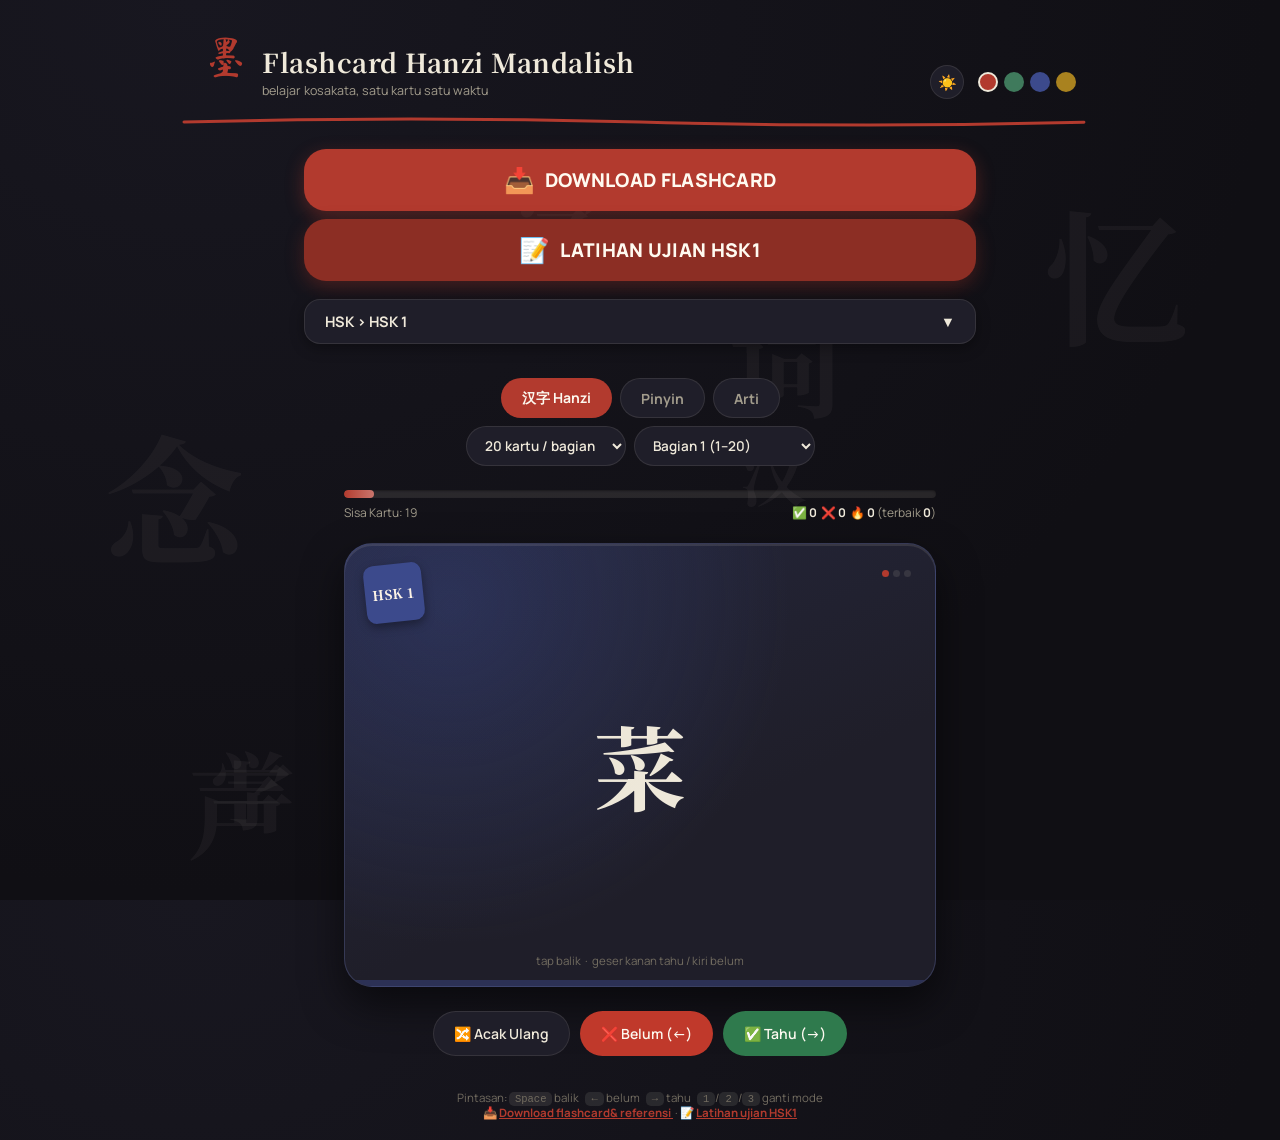
==== commit d38e09a1: "Add files via upload" ====
--- a/index.html
+++ b/index.html
@@ -44,6 +44,12 @@
   <div class="dl-banner-wrap">
     <a class="btn-cta dl-banner" href="#sumber">
       <span class="main"><span class="ico">📥</span> DOWNLOAD FLASHCARD</span>
+    </a>
+  </div>
+
+  <div class="dl-banner-wrap" style="margin-top:-6px;">
+    <a class="btn-cta dl-banner" href="#latihan" style="--b:var(--accent-2);">
+      <span class="main"><span class="ico">📝</span> LATIHAN UJIAN HSK1</span>
     </a>
   </div>
 
@@ -111,6 +117,7 @@
     Pintasan: <kbd>Space</kbd> balik &nbsp; <kbd>←</kbd> belum &nbsp; <kbd>→</kbd> tahu &nbsp;
     <kbd>1</kbd>/<kbd>2</kbd>/<kbd>3</kbd> ganti mode
     <br>📥 <a class="footer-link" href="#sumber">Download flashcard&amp; referensi </a>
+    &nbsp;·&nbsp;📝 <a class="footer-link" href="#latihan">Latihan ujian HSK1</a>
   </footer>
 </div>
 
@@ -170,6 +177,43 @@
   </div>
 </section>
 
+<section id="latihanPage" aria-label="Latihan ujian HSK">
+  <div class="lat-top">
+    <h2>📝 Latihan Ujian HSK 1</h2>
+    <a class="btn-cta" href="#" style="--b:var(--ink-soft); padding:10px 18px; font-size:14px;">← Kembali belajar</a>
+  </div>
+
+  <div id="lat-login-screen" class="lat-login">
+    <h3>HSK 1 Listening &amp; Reading Challenge</h3>
+    <p class="lat-sub">15 Soal Listening · 15 Soal Reading — offline, tanpa simpan data</p>
+    <div class="lat-form-group">
+      <label>Nama Lengkap (tidak disimpan)</label>
+      <input type="text" id="lat-student-name" placeholder="Tulis nama Anda" autocomplete="off">
+    </div>
+    <button type="button" class="btn btn-accent" style="width:100%;" onclick="latStartExam()">Mulai Kuis 🚀</button>
+  </div>
+
+  <div id="lat-header-bar" class="lat-header-bar hidden">
+    <div class="lat-title">HSK 1 Listening &amp; Reading Challenge</div>
+    <div>Peserta: <span id="lat-display-name"></span></div>
+    <div class="lat-timer-box">⏱ <span id="lat-timer">10:00</span></div>
+  </div>
+
+  <div id="lat-exam-container" class="hidden" style="display:flex; flex-direction:column; gap:18px;">
+    <div class="lat-info">
+      <strong>📝 Petunjuk:</strong> Audio bisa diputar maksimal 2x, pakai suara Text-to-Speech browser.
+    </div>
+    <div class="lat-nav-grid" id="lat-nav-grid-container"></div>
+    <form id="lat-exam-form">
+      <div id="lat-questions-wrapper" style="display:flex; flex-direction:column; gap:14px;"></div>
+      <br>
+      <button type="button" class="btn btn-ok" style="width:100%; font-size:16px; padding:14px;" onclick="latSubmitExam()">✅ Kumpulkan Jawaban</button>
+    </form>
+  </div>
+
+  <div id="lat-result-container" class="hidden" style="display:flex; flex-direction:column; gap:14px;"></div>
+</section>
+
 <div class="modal-backdrop" id="summaryModal">
   <div class="modal">
     <h3>Sesi Selesai 🎉</h3>
@@ -181,5 +225,6 @@
 </div>
 
 <script src="script.js"></script>
+<script src="latihan.js"></script>
 </body>
 </html>
--- a/styles.css
+++ b/styles.css
@@ -455,3 +455,104 @@
 .hsk-card .dl-btn:active{ transform: scale(.98); }
 .hsk-card{ padding-bottom:22px; }
 .ref-card .btn-cta{ padding:12px 22px; font-size:14.5px; }
+
+/* ===== Halaman Latihan Ujian (Practice Exam) ===== */
+.hidden{ display:none !important; }
+
+#latihanPage{
+  display:none; width:100%; max-width:760px; padding:6px 24px 40px;
+  flex-direction:column; gap:22px; position:relative; z-index:1;
+}
+body.view-latihan #latihanPage{ display:flex; }
+body.view-latihan #app,
+body.view-latihan #emptyState,
+body.view-latihan #resourcesPage{ display:none !important; }
+body.view-sumber #latihanPage{ display:none !important; }
+
+.lat-top{ display:flex; align-items:center; justify-content:space-between; gap:12px; flex-wrap:wrap; }
+.lat-top h2{ font-family:var(--font-display); font-size:22px; margin:0; }
+
+.lat-login{
+  max-width:420px; margin:20px auto; background:var(--surface); padding:36px 30px;
+  border-radius: var(--radius-lg); box-shadow: 0 15px 40px var(--shadow-soft); text-align:center;
+  border-top:4px solid var(--accent);
+}
+.lat-login h3{ font-family:var(--font-display); color:var(--ink); margin:0 0 6px; }
+.lat-login p.lat-sub{ color:var(--ink-soft); margin-bottom:22px; font-size:13px; }
+.lat-form-group{ margin-bottom:18px; text-align:left; }
+.lat-form-group label{ display:block; margin-bottom:8px; font-weight:700; color:var(--ink); font-size:13px; }
+.lat-form-group input{
+  width:100%; padding:12px 14px; border:1.5px solid var(--hairline); border-radius:var(--radius-sm);
+  background:var(--bg-1); color:var(--ink); font-size:15px; font-family:var(--font-ui); box-sizing:border-box;
+}
+.lat-form-group input:focus{ outline:none; border-color:var(--accent); }
+
+.lat-header-bar{
+  display:flex; justify-content:space-between; align-items:center; flex-wrap:wrap; gap:10px;
+  background:var(--surface); border:1px solid var(--hairline); border-radius:var(--radius-md); padding:14px 18px;
+}
+.lat-header-bar .lat-title{ font-weight:800; font-family:var(--font-display); }
+.lat-timer-box{
+  font-weight:800; background: color-mix(in srgb, var(--accent) 16%, var(--surface)); color:var(--accent);
+  padding:6px 16px; border-radius:999px; font-size:15px;
+}
+
+.lat-info{
+  background: color-mix(in srgb, var(--accent) 8%, var(--surface)); padding:14px 16px;
+  border-radius:var(--radius-md); border:1px dashed var(--hairline); font-size:13px; color:var(--ink-soft); line-height:1.6;
+}
+
+.lat-nav-grid{ display:grid; grid-template-columns:repeat(10, 1fr); gap:6px; }
+.lat-nav-item{
+  height:32px; display:flex; align-items:center; justify-content:center; border:1px solid var(--hairline);
+  border-radius:8px; font-size:12px; cursor:pointer; font-weight:700; color:var(--ink-soft); background:var(--surface);
+}
+.lat-nav-item.answered{ background:#2f7a4d !important; color:#fdf9f0 !important; border-color:#2f7a4d !important; }
+.lat-nav-item.flagged{ background:#a9821f !important; color:#fdf9f0 !important; border-color:#a9821f !important; }
+
+.lat-question-block{
+  padding:18px; background:var(--surface); border:1px solid var(--hairline); border-radius:var(--radius-md);
+  box-shadow: 0 2px 10px var(--shadow-soft);
+}
+.lat-question-header{ display:flex; justify-content:space-between; align-items:center; margin-bottom:10px; }
+.lat-question-text{ font-size:16px; font-weight:600; line-height:1.6; color:var(--ink); }
+
+.lat-flag-btn{
+  background:var(--bg-1); border:1px solid var(--hairline); color:var(--ink-soft); padding:6px 14px;
+  border-radius:999px; cursor:pointer; font-size:11.5px; font-weight:700;
+}
+.lat-flag-btn.flagged{ background:#a9821f; color:#fdf9f0; border-color:#a9821f; }
+
+.lat-audio-box{
+  background: color-mix(in srgb, var(--accent) 10%, var(--surface)); border:1.5px dashed var(--accent);
+  border-radius:var(--radius-sm); padding:12px 14px; margin-bottom:12px; display:flex; align-items:center;
+  gap:12px; flex-wrap:wrap;
+}
+.lat-audio-box .lat-note{ font-size:11.5px; color:var(--ink-faint); }
+
+.lat-statement-box{
+  background:var(--bg-1); padding:10px 14px; border-left:4px solid var(--accent-2); border-radius:8px;
+  font-size:14.5px; color:var(--ink-soft);
+}
+
+.lat-options{ display:grid; grid-template-columns:repeat(auto-fit, minmax(190px, 1fr)); gap:10px; margin-top:10px; }
+.lat-options.single{ grid-template-columns:1fr; }
+.lat-option-label{
+  display:flex; align-items:center; padding:11px 12px; border:1.5px solid var(--hairline); border-radius:var(--radius-sm);
+  cursor:pointer; background:var(--bg-1); color:var(--ink); transition:.15s;
+}
+.lat-option-label:hover{ border-color:var(--accent); background: color-mix(in srgb, var(--accent) 8%, var(--bg-1)); }
+.lat-option-label input{ margin-right:10px; transform:scale(1.15); accent-color:var(--accent); }
+
+.lat-result-card{ border-radius:var(--radius-sm); padding:14px 16px; border:1px solid var(--hairline); background:var(--surface); }
+.lat-result-card.correct{ border-color:#2f7a4d; background: color-mix(in srgb, #2f7a4d 12%, var(--surface)); }
+.lat-result-card.wrong{ border-color:#c0392b; background: color-mix(in srgb, #c0392b 12%, var(--surface)); }
+
+.lat-score-box{ display:flex; gap:16px; flex-wrap:wrap; }
+.lat-score-pill{ flex:1; min-width:150px; background:var(--surface); border:1px solid var(--hairline); border-radius:var(--radius-md); padding:18px; text-align:center; }
+.lat-score-pill .lat-num{ font-size:30px; font-weight:900; color:var(--accent); font-family:var(--font-display); }
+
+@media (max-width: 560px){
+  .lat-nav-grid{ grid-template-columns:repeat(5, 1fr); }
+  .lat-options{ grid-template-columns:1fr; }
+}
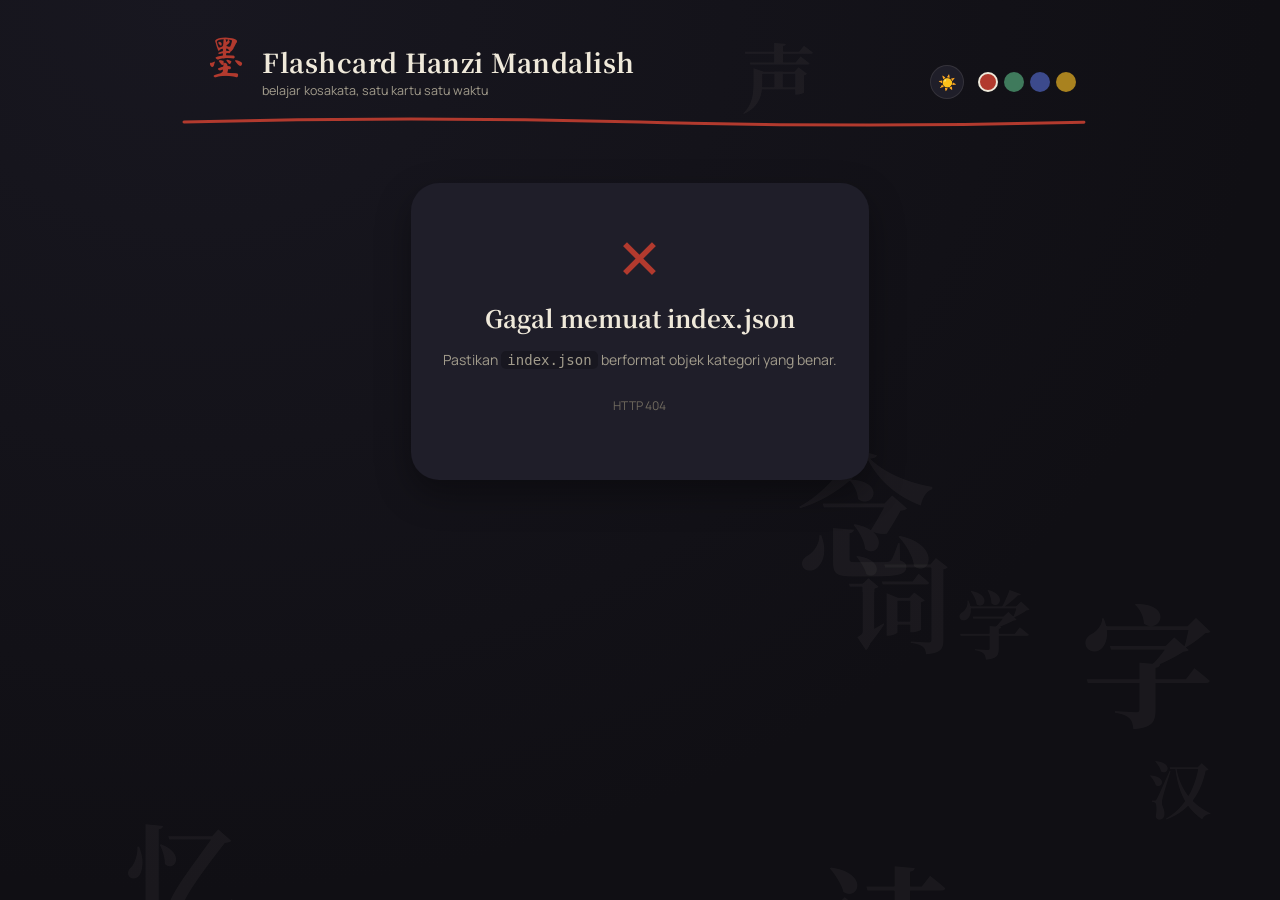
==== commit 9946adb9: "Update index.html" ====
--- a/index.html
+++ b/index.html
@@ -7,7 +7,7 @@
 <title>墨卡 · Flashcard Hanzi Mandalish</title>
 <link rel="preconnect" href="https://fonts.googleapis.com">
 <link href="https://fonts.googleapis.com/css2?family=Noto+Serif+SC:wght@600;700;900&family=Ma+Shan+Zheng&family=Manrope:wght@400;500;600;700;800&display=swap" rel="stylesheet">
-<link rel="stylesheet" href="styles.css">
+<link rel="stylesheet" href="css/styles.css">
 </head>
 <body>
 
@@ -224,7 +224,7 @@
   </div>
 </div>
 
-<script src="script.js"></script>
-<script src="latihan.js"></script>
+<script src="js/script.js"></script>
+<script src="js/latihan.js"></script>
 </body>
 </html>
--- a/css/styles.css
+++ b/css/styles.css
@@ -0,0 +1,558 @@
+:root{
+  --radius-lg: 28px;
+  --radius-md: 16px;
+  --radius-sm: 10px;
+  --font-display: 'Noto Serif SC', 'Songti SC', serif;
+  --font-brush: 'Ma Shan Zheng', cursive;
+  --font-ui: 'Manrope', -apple-system, 'Segoe UI', sans-serif;
+}
+
+:root[data-mode="day"]{
+  --bg-0:#e9e1cd;
+  --bg-1:#f3ecdc;
+  --surface:#faf5e8;
+  --ink:#211d1a;
+  --ink-soft:#6b6355;
+  --ink-faint:#9a927f;
+  --hairline:rgba(33,29,26,0.12);
+  --shadow:rgba(60,45,25,0.22);
+  --shadow-soft:rgba(60,45,25,0.10);
+}
+:root[data-mode="night"]{
+  --bg-0:#100f14;
+  --bg-1:#181720;
+  --surface:#1f1e29;
+  --ink:#efe9da;
+  --ink-soft:#a29c8c;
+  --ink-faint:#726c60;
+  --hairline:rgba(239,233,218,0.10);
+  --shadow:rgba(0,0,0,0.55);
+  --shadow-soft:rgba(0,0,0,0.35);
+}
+
+:root[data-accent="vermilion"]{ --accent:#b23a2e; --accent-2:#8c2e24; --accent-tint:#f0d9d3; }
+:root[data-accent="jade"]     { --accent:#3f7a5c; --accent-2:#2e5c45; --accent-tint:#d7e8de; }
+:root[data-accent="indigo"]   { --accent:#3c4a8c; --accent-2:#2c376b; --accent-tint:#dadeef; }
+:root[data-accent="gold"]     { --accent:#a9821f; --accent-2:#846419; --accent-tint:#eee3c4; }
+
+:root{
+  --stamp-0:#b23a2e; --stamp-1:#3f7a5c; --stamp-2:#3c4a8c; --stamp-3:#a9821f;
+  --stamp-4:#8b3f72; --stamp-5:#2e7d82; --stamp-6:#a85c2e; --stamp-7:#516175;
+}
+
+* { box-sizing: border-box; }
+html,body{ height:100%; margin:0; }
+html{ -webkit-text-size-adjust:100%; text-size-adjust:100%; }
+body{
+  background: radial-gradient(ellipse at 15% 0%, var(--bg-1), var(--bg-0) 70%);
+  color: var(--ink);
+  font-family: var(--font-ui);
+  min-height:100vh;
+  max-width:100vw;
+  display:flex;
+  flex-direction:column;
+  align-items:center;
+  overflow-x:hidden;
+  transition: background .4s ease, color .4s ease;
+}
+button, select, .card-perspective{ touch-action: manipulation; }
+
+.ambient{
+  position:fixed; inset:0; z-index:0; pointer-events:none; overflow:hidden;
+}
+.ambient span{
+  position:absolute; font-family:var(--font-display); color:var(--ink);
+  opacity:.045; font-weight:700; user-select:none;
+  animation: drift 70s linear infinite;
+}
+@keyframes drift{
+  0%{ transform: translateY(0) rotate(0deg); }
+  100%{ transform: translateY(-140px) rotate(6deg); }
+}
+
+header{
+  width:100%; max-width:920px; padding: 34px 24px 10px; position:relative; z-index:1;
+  display:flex; align-items:flex-end; justify-content:space-between; gap:16px; flex-wrap:wrap;
+}
+.brand{ display:flex; align-items:baseline; gap:14px; }
+.brand .glyph{
+  font-family: var(--font-brush); font-size:44px; color:var(--accent); line-height:1;
+}
+.brand h1{
+  font-family: var(--font-display); font-size:26px; margin:0; letter-spacing:.5px;
+}
+.brand-sub{ font-size:12.5px; color:var(--ink-soft); margin-top:2px; }
+
+.brush-divider{ width:100%; max-width:920px; height:14px; margin: 2px 0 18px; position:relative; z-index:1; }
+.brush-divider svg path{
+  stroke:var(--accent); stroke-width:3; fill:none; stroke-linecap:round;
+  stroke-dasharray: 900; stroke-dashoffset:900;
+  animation: draw 1.4s ease forwards .2s;
+}
+@keyframes draw{ to{ stroke-dashoffset:0; } }
+
+.controls-row{
+  display:flex; gap:10px; flex-wrap:wrap; align-items:center;
+}
+.theme-dots{ display:flex; gap:6px; align-items:center; margin-left:4px; }
+.theme-dot{
+  width:20px; height:20px; border-radius:50%; cursor:pointer; border:2px solid transparent;
+  transition: transform .15s ease;
+}
+.theme-dot:hover{ transform: scale(1.15); }
+.theme-dot.active{ border-color: var(--ink); }
+.mode-toggle{
+  width:34px; height:34px; border-radius:50%; border:1px solid var(--hairline); background:var(--surface);
+  color:var(--ink); cursor:pointer; font-size:15px; display:flex; align-items:center; justify-content:center;
+}
+
+button, select{ font-family: var(--font-ui); }
+.btn{
+  border:1px solid var(--hairline); background:var(--surface); color:var(--ink);
+  padding:9px 16px; border-radius:999px; font-size:13.5px; font-weight:600; cursor:pointer;
+  transition: transform .12s ease, box-shadow .12s ease, background .2s ease; white-space:nowrap;
+}
+.btn:hover{ transform: translateY(-1px); box-shadow: 0 4px 14px var(--shadow-soft); }
+.btn:active{ transform: translateY(0); }
+.btn-accent{ background:var(--accent); color:#fdf9f0; border-color:transparent; }
+.btn-accent:hover{ box-shadow: 0 6px 18px var(--shadow); }
+.btn-ghost{ background:transparent; }
+.btn-danger{ background:#c0392b; color:#fdf9f0; border-color:transparent; }
+.btn-ok{ background:#2f7a4d; color:#fdf9f0; border-color:transparent; }
+
+.deck-dropdown-container{
+  position: relative;
+  width: 100%;
+  max-width: 720px;
+  padding: 0 24px;
+  margin: 4px 0 16px;
+  z-index: 10;
+}
+.dropdown-trigger{
+  width: 100%;
+  padding: 12px 20px;
+  border-radius: var(--radius-md);
+  border: 1.5px solid var(--hairline);
+  background: var(--surface);
+  color: var(--ink);
+  font-family: var(--font-ui);
+  font-weight: 700;
+  font-size: 14.5px;
+  display: flex;
+  justify-content: space-between;
+  align-items: center;
+  cursor: pointer;
+  box-shadow: 0 4px 14px var(--shadow-soft);
+  transition: all .2s ease;
+}
+.dropdown-trigger:hover{ border-color: var(--accent); }
+.dropdown-trigger span.arrow{ transition: transform .2s ease; }
+.deck-dropdown-container.open .dropdown-trigger span.arrow{ transform: rotate(180deg); }
+
+.dropdown-menu{
+  position: absolute;
+  top: calc(100% + 6px);
+  left: 24px;
+  right: 24px;
+  background: var(--surface);
+  border: 1.5px solid var(--hairline);
+  border-radius: var(--radius-md);
+  box-shadow: 0 12px 30px var(--shadow);
+  display: none;
+  flex-direction: column;
+  overflow: hidden;
+  max-height: 320px;
+  overflow-y: auto;
+  z-index: 20;
+}
+.deck-dropdown-container.open .dropdown-menu{
+  display: flex;
+  animation: dropdownFade .15s ease;
+}
+@keyframes dropdownFade{
+  from{ opacity: 0; transform: translateY(-6px); }
+  to{ opacity: 1; transform: translateY(0); }
+}
+
+.dropdown-group-header{
+  padding: 10px 18px;
+  font-size: 12px;
+  text-transform: uppercase;
+  letter-spacing: 1px;
+  font-weight: 800;
+  color: var(--accent);
+  background: color-mix(in srgb, var(--accent) 8%, var(--surface));
+  border-bottom: 1px solid var(--hairline);
+}
+.dropdown-item{
+  padding: 10px 18px 10px 32px;
+  display: flex;
+  justify-content: space-between;
+  align-items: center;
+  cursor: pointer;
+  border-bottom: 1px solid var(--hairline);
+  transition: background .15s ease;
+}
+.dropdown-item:last-child{ border-bottom: none; }
+.dropdown-item:hover{
+  background: color-mix(in srgb, var(--accent) 12%, var(--surface));
+}
+.dropdown-item.active{
+  background: var(--accent);
+  color: #fdf9f0;
+}
+.dropdown-item .item-name{ font-family: var(--font-display); font-weight: 700; font-size: 14px; }
+.dropdown-item .item-count{ font-size: 11.5px; opacity: 0.8; font-weight: 600; }
+
+.pill-row{ display:flex; gap:8px; margin: 18px 0 6px; position:relative; z-index:1; }
+.pill{
+  padding:9px 20px; border-radius:999px; border:1px solid var(--hairline); background:var(--surface);
+  color:var(--ink-soft); font-weight:700; cursor:pointer; font-size:14px; transition: all .2s ease;
+}
+.pill.active{ background:var(--accent); color:#fdf9f0; border-color:transparent; }
+
+.section-row{
+  display:flex; gap:8px; margin: 2px 0 14px; position:relative; z-index:1; flex-wrap:wrap; justify-content:center;
+}
+select.deck-select{
+  border:1px solid var(--hairline); background:var(--surface); color:var(--ink);
+  padding:9px 14px; border-radius:999px; font-size:13.5px; font-weight:600; cursor:pointer;
+}
+
+.meta-row{
+  width:100%; max-width:640px; margin: 10px 0 4px; padding: 0 24px; position:relative; z-index:1;
+}
+.progress-track{
+  width:100%; height:8px; border-radius:8px; background:var(--hairline); overflow:hidden;
+  box-shadow: inset 0 1px 2px var(--shadow-soft);
+}
+.progress-fill{
+  height:100%; border-radius:8px; width:0%;
+  background: linear-gradient(90deg, var(--accent), color-mix(in srgb, var(--accent) 70%, white));
+  transition: width .35s ease;
+}
+.stats-line{
+  display:flex; justify-content:space-between; font-size:12px; color:var(--ink-soft); margin-top:6px;
+}
+.stats-line b{ color:var(--ink); }
+
+.stage{
+  width:100%; max-width:640px; flex:1; display:flex; align-items:center; justify-content:center;
+  padding: 18px 24px 8px; position:relative; z-index:1;
+}
+.card-perspective{
+  width:100%; aspect-ratio: 4 / 3; perspective:1800px; cursor:grab;
+  touch-action: none; user-select:none; position:relative;
+}
+.card-perspective:active{ cursor:grabbing; }
+.card{
+  position:relative; width:100%; height:100%; transform-style:preserve-3d;
+  transition: transform .55s cubic-bezier(.4,.15,.2,1);
+  will-change: transform;
+}
+.card.flipped{ transform: rotateY(180deg); }
+.card.shake{ animation: shake .4s ease; }
+.card.dragging{ transition:none; }
+
+.swipe-badge{
+  position:absolute; top:22px; z-index:5; padding:8px 16px; border-radius:10px;
+  font-weight:800; font-size:14px; letter-spacing:1.5px; border:3px solid; opacity:0;
+  pointer-events:none; transform: rotate(-10deg) scale(.85);
+  transition: opacity .12s ease, transform .12s ease;
+}
+.swipe-badge.tahu{ right:18px; color:#2f7a4d; border-color:#2f7a4d; }
+.swipe-badge.belum{ left:18px; color:#c0392b; border-color:#c0392b; }
+@keyframes shake{
+  0%,100%{ transform: translateX(0) rotateY(var(--ry,0)); }
+  25%{ transform: translateX(-8px) rotateY(var(--ry,0)); }
+  75%{ transform: translateX(8px) rotateY(var(--ry,0)); }
+}
+
+.face{
+  position:absolute; inset:0; backface-visibility:hidden; border-radius: var(--radius-lg);
+  background:
+    radial-gradient(circle at 18% 14%, color-mix(in srgb, var(--card-color, var(--accent)) 38%, transparent), transparent 55%),
+    linear-gradient(155deg, color-mix(in srgb, var(--card-color, var(--accent)) 20%, var(--surface)) 0%, var(--surface) 62%);
+  border: 1px solid color-mix(in srgb, var(--card-color, var(--accent)) 32%, var(--hairline));
+  box-shadow: 0 18px 40px var(--shadow), 0 2px 0 var(--hairline) inset;
+  display:flex; flex-direction:column; align-items:center; justify-content:center;
+  padding: 28px; text-align:center; overflow:hidden;
+  transition: background .35s ease, border-color .35s ease;
+}
+.face::before{
+  content:""; position:absolute; inset:0; border-radius: var(--radius-lg);
+  background-image: radial-gradient(circle at 20% 20%, rgba(0,0,0,0.02), transparent 60%);
+  pointer-events:none;
+}
+.face::after{
+  content:""; position:absolute; left:0; right:0; bottom:0; height:6px;
+  background: color-mix(in srgb, var(--card-color, var(--accent)) 70%, transparent);
+  opacity:.65;
+}
+.face-back{ transform: rotateY(180deg); }
+
+.stamp{
+  position:absolute; top:20px; left:20px; width:58px; height:58px; border-radius:10px;
+  display:flex; align-items:center; justify-content:center; color:#fdf3e6; font-family:var(--font-display);
+  font-weight:800; font-size:13px; transform: rotate(-6deg); letter-spacing:.5px;
+  box-shadow: 0 4px 10px var(--shadow-soft);
+}
+.box-dots{ position:absolute; top:26px; right:24px; display:flex; gap:4px; }
+.box-dots span{ width:7px; height:7px; border-radius:50%; background:var(--hairline); }
+.box-dots span.on{ background:var(--accent); }
+
+.front-text{
+  font-family: var(--font-display); font-weight:700; line-height:1.15; color:var(--ink);
+  word-break: break-word;
+}
+.front-text.hanzi-font{ font-family:'Noto Serif SC', serif; }
+
+.back-answer{ font-size:18px; color:var(--ink); line-height:1.6; }
+.back-answer .lbl{ font-size:11px; letter-spacing:1.5px; text-transform:uppercase; color:var(--ink-faint); display:block; margin-top:4px; }
+.back-hint{ position:absolute; bottom:18px; font-size:11.5px; color:var(--ink-faint); }
+
+.burst{ position:absolute; inset:0; pointer-events:none; }
+.burst span{
+  position:absolute; top:50%; left:50%; font-size:20px; opacity:0;
+  animation: burst .8s ease forwards;
+}
+@keyframes burst{
+  0%{ opacity:1; transform: translate(-50%,-50%) scale(.4); }
+  100%{ opacity:0; transform: translate(calc(-50% + var(--dx)), calc(-50% + var(--dy))) scale(1.1); }
+}
+
+.actions{
+  display:flex; gap:10px; flex-wrap:wrap; justify-content:center; padding: 16px 24px 34px; position:relative; z-index:1;
+}
+.actions .btn{ padding:12px 20px; font-size:14px; }
+
+.empty-state{
+  max-width:520px; margin: 40px auto; text-align:center; padding: 44px 32px;
+  background:var(--surface); border-radius: var(--radius-lg); box-shadow: 0 14px 34px var(--shadow-soft);
+  position:relative; z-index:1;
+}
+.empty-state .glyph{ font-family:var(--font-brush); font-size:56px; color:var(--accent); }
+.empty-state h2{ font-family:var(--font-display); margin:8px 0 6px; }
+.empty-state p{ color:var(--ink-soft); font-size:14px; line-height:1.6; margin-bottom:20px; }
+.empty-state code{ background:var(--bg-1); padding:1px 6px; border-radius:5px; }
+
+.modal-backdrop{
+  position:fixed; inset:0; background:rgba(10,8,6,0.45); display:flex; align-items:center; justify-content:center;
+  z-index:50; opacity:0; pointer-events:none; transition:opacity .2s ease;
+}
+.modal-backdrop.show{ opacity:1; pointer-events:auto; }
+.modal{
+  background:var(--surface); border-radius: var(--radius-md); padding:28px; width:340px; max-width:90vw;
+  box-shadow: 0 24px 60px rgba(0,0,0,0.35); transform: translateY(10px); transition: transform .2s ease;
+}
+.modal-backdrop.show .modal{ transform: translateY(0); }
+.modal h3{ font-family:var(--font-display); margin:0 0 14px; }
+.modal p{ font-size:14px; color:var(--ink-soft); line-height:1.7; }
+.modal .row{ display:flex; gap:8px; justify-content:flex-end; margin-top:20px; }
+
+footer{ text-align:center; font-size:11.5px; color:var(--ink-faint); padding-bottom:20px; position:relative; z-index:1; }
+kbd{ background:var(--hairline); padding:1px 6px; border-radius:5px; font-size:10.5px; }
+
+:focus-visible{ outline:2px solid var(--accent); outline-offset:2px; }
+
+@media (prefers-reduced-motion: reduce){
+  *{ animation: none !important; transition: none !important; }
+}
+
+@media (max-width: 560px){
+  .brand .glyph{ font-size:34px; } .brand h1{ font-size:20px; }
+  .face{ padding:20px; }
+}
+
+/* ===== Halaman Sumber & Unduh ===== */
+.res-btn{ display:inline-flex; align-items:center; gap:6px; text-decoration:none; }
+#resourcesPage{
+  display:none; width:100%; max-width:920px; padding: 6px 24px 40px;
+  flex-direction:column; gap:22px; position:relative; z-index:1;
+}
+body.view-sumber #resourcesPage{ display:flex; }
+body.view-sumber #app,
+body.view-sumber #emptyState{ display:none !important; }
+.res-top{ display:flex; align-items:center; justify-content:space-between; gap:12px; flex-wrap:wrap; }
+.res-top h2{ font-family:var(--font-display); font-size:22px; margin:0; }
+.res-lead{ color:var(--ink-soft); font-size:14px; line-height:1.7; margin:0; max-width:680px; }
+.res-section-title{
+  font-size:12px; letter-spacing:1.4px; text-transform:uppercase; font-weight:800; color:var(--accent); margin:6px 0 -6px;
+}
+.hsk-grid{ display:grid; grid-template-columns:repeat(auto-fit, minmax(190px, 1fr)); gap:14px; }
+.hsk-card{
+  --c: var(--accent);
+  background:
+    radial-gradient(circle at 15% 10%, color-mix(in srgb, var(--c) 30%, transparent), transparent 60%),
+    linear-gradient(155deg, color-mix(in srgb, var(--c) 16%, var(--surface)) 0%, var(--surface) 65%);
+  border:1px solid color-mix(in srgb, var(--c) 32%, var(--hairline));
+  border-radius: var(--radius-md); padding:20px 18px 18px; display:flex; flex-direction:column; gap:12px;
+  box-shadow: 0 10px 26px var(--shadow-soft); position:relative; overflow:hidden;
+  transition: transform .15s ease, box-shadow .15s ease;
+}
+.hsk-card:hover{ transform: translateY(-2px); box-shadow: 0 14px 30px var(--shadow); }
+.hsk-card::after{ content:""; position:absolute; left:0; right:0; bottom:0; height:5px; background:var(--c); opacity:.7; }
+.hsk-card .lvl-stamp{
+  width:52px; height:52px; border-radius:10px; background:var(--c); color:#fdf3e6;
+  font-family:var(--font-display); font-weight:900; font-size:13px; line-height:1.15;
+  display:flex; flex-direction:column; align-items:center; justify-content:center; transform: rotate(-5deg);
+  box-shadow: 0 4px 10px var(--shadow-soft);
+}
+.hsk-card .lvl-stamp b{ font-size:20px; }
+.hsk-card h3{ font-family:var(--font-display); font-size:18px; margin:0; }
+.hsk-card p{ margin:0; font-size:12.5px; color:var(--ink-soft); line-height:1.55; flex:1; }
+.hsk-card .dl-btn{
+  display:flex; align-items:center; justify-content:center; gap:8px; text-decoration:none;
+  background:var(--c); color:#fdf9f0; border:none; padding:11px 14px; border-radius:999px;
+  font-weight:700; font-size:13.5px; cursor:pointer; transition: transform .12s ease, box-shadow .12s ease;
+}
+.hsk-card .dl-btn:hover{ transform: translateY(-1px); box-shadow: 0 6px 16px var(--shadow); }
+.ref-card{
+  background:var(--surface); border:1px solid var(--hairline); border-radius:var(--radius-md);
+  padding:20px 22px; display:flex; gap:16px; align-items:center; justify-content:space-between; flex-wrap:wrap;
+  box-shadow: 0 8px 22px var(--shadow-soft);
+}
+.ref-card .ref-text{ flex:1; min-width:220px; }
+.ref-card h3{ font-family:var(--font-display); margin:0 0 4px; font-size:17px; }
+.ref-card p{ margin:0; font-size:13px; color:var(--ink-soft); line-height:1.6; }
+.res-note{
+  font-size:12.5px; color:var(--ink-soft); line-height:1.65; padding:12px 16px; border-radius:var(--radius-sm);
+  background: color-mix(in srgb, var(--accent) 8%, var(--surface)); border:1px dashed var(--hairline);
+}
+.footer-link{ color:var(--accent); font-weight:700; cursor:pointer; text-decoration:underline; background:none; border:none; padding:0; font-size:inherit; }
+
+/* ===== Tombol unduh besar & mencolok (flat) ===== */
+.btn-cta{
+  --b: var(--accent);
+  display:inline-flex; align-items:center; justify-content:center; gap:10px; text-decoration:none; cursor:pointer;
+  background: var(--b); color:#fffaf0; font-family:var(--font-ui); font-weight:800; letter-spacing:.3px;
+  border:none; border-radius:999px; padding:14px 28px; font-size:16px;
+  box-shadow: 0 6px 18px color-mix(in srgb, var(--b) 40%, transparent);
+  transition: transform .15s ease, box-shadow .15s ease, filter .15s ease;
+}
+.btn-cta:hover{ transform: translateY(-2px); filter:brightness(1.08); box-shadow: 0 10px 24px color-mix(in srgb, var(--b) 50%, transparent); }
+.btn-cta:active{ transform: scale(.98); }
+.btn-cta .ico{ font-size:1.3em; line-height:1; }
+
+.header-dl{ padding:11px 20px; font-size:14.5px; animation: dlPulse 2.4s ease-in-out infinite; }
+@keyframes dlPulse{
+  0%,100%{ box-shadow: 0 0 0 0 color-mix(in srgb, var(--b) 45%, transparent); }
+  50%{ box-shadow: 0 0 0 10px color-mix(in srgb, var(--b) 0%, transparent); }
+}
+
+.dl-banner-wrap{ width:100%; max-width:720px; padding:0 24px; margin:6px 0 14px; position:relative; z-index:2; }
+.dl-banner{ width:100%; padding:18px 24px; font-size:19px; border-radius:22px; flex-direction:column; gap:2px; text-align:center; }
+.dl-banner .sub{ font-size:12.5px; font-weight:600; opacity:.92; letter-spacing:.2px; }
+.dl-banner .main{ display:flex; align-items:center; gap:10px; }
+
+.hsk-card .dl-btn{
+  padding:15px 14px; font-size:15px; font-weight:800; border-radius:999px; margin-top:4px;
+  background: var(--c); border:none; color:#fffaf0;
+  box-shadow: 0 6px 16px color-mix(in srgb, var(--c) 38%, transparent);
+  transition: transform .15s ease, box-shadow .15s ease, filter .15s ease;
+}
+.hsk-card .dl-btn:hover{ transform: translateY(-2px); filter:brightness(1.08); box-shadow: 0 10px 22px color-mix(in srgb, var(--c) 48%, transparent); }
+.hsk-card .dl-btn:active{ transform: scale(.98); }
+.hsk-card{ padding-bottom:22px; }
+.ref-card .btn-cta{ padding:12px 22px; font-size:14.5px; }
+
+/* ===== Halaman Latihan Ujian (Practice Exam) ===== */
+.hidden{ display:none !important; }
+
+#latihanPage{
+  display:none; width:100%; max-width:760px; padding:6px 24px 40px;
+  flex-direction:column; gap:22px; position:relative; z-index:1;
+}
+body.view-latihan #latihanPage{ display:flex; }
+body.view-latihan #app,
+body.view-latihan #emptyState,
+body.view-latihan #resourcesPage{ display:none !important; }
+body.view-sumber #latihanPage{ display:none !important; }
+
+.lat-top{ display:flex; align-items:center; justify-content:space-between; gap:12px; flex-wrap:wrap; }
+.lat-top h2{ font-family:var(--font-display); font-size:22px; margin:0; }
+
+.lat-login{
+  max-width:420px; margin:20px auto; background:var(--surface); padding:36px 30px;
+  border-radius: var(--radius-lg); box-shadow: 0 15px 40px var(--shadow-soft); text-align:center;
+  border-top:4px solid var(--accent);
+}
+.lat-login h3{ font-family:var(--font-display); color:var(--ink); margin:0 0 6px; }
+.lat-login p.lat-sub{ color:var(--ink-soft); margin-bottom:22px; font-size:13px; }
+.lat-form-group{ margin-bottom:18px; text-align:left; }
+.lat-form-group label{ display:block; margin-bottom:8px; font-weight:700; color:var(--ink); font-size:13px; }
+.lat-form-group input{
+  width:100%; padding:12px 14px; border:1.5px solid var(--hairline); border-radius:var(--radius-sm);
+  background:var(--bg-1); color:var(--ink); font-size:15px; font-family:var(--font-ui); box-sizing:border-box;
+}
+.lat-form-group input:focus{ outline:none; border-color:var(--accent); }
+
+.lat-header-bar{
+  display:flex; justify-content:space-between; align-items:center; flex-wrap:wrap; gap:10px;
+  background:var(--surface); border:1px solid var(--hairline); border-radius:var(--radius-md); padding:14px 18px;
+}
+.lat-header-bar .lat-title{ font-weight:800; font-family:var(--font-display); }
+.lat-timer-box{
+  font-weight:800; background: color-mix(in srgb, var(--accent) 16%, var(--surface)); color:var(--accent);
+  padding:6px 16px; border-radius:999px; font-size:15px;
+}
+
+.lat-info{
+  background: color-mix(in srgb, var(--accent) 8%, var(--surface)); padding:14px 16px;
+  border-radius:var(--radius-md); border:1px dashed var(--hairline); font-size:13px; color:var(--ink-soft); line-height:1.6;
+}
+
+.lat-nav-grid{ display:grid; grid-template-columns:repeat(10, 1fr); gap:6px; }
+.lat-nav-item{
+  height:32px; display:flex; align-items:center; justify-content:center; border:1px solid var(--hairline);
+  border-radius:8px; font-size:12px; cursor:pointer; font-weight:700; color:var(--ink-soft); background:var(--surface);
+}
+.lat-nav-item.answered{ background:#2f7a4d !important; color:#fdf9f0 !important; border-color:#2f7a4d !important; }
+.lat-nav-item.flagged{ background:#a9821f !important; color:#fdf9f0 !important; border-color:#a9821f !important; }
+
+.lat-question-block{
+  padding:18px; background:var(--surface); border:1px solid var(--hairline); border-radius:var(--radius-md);
+  box-shadow: 0 2px 10px var(--shadow-soft);
+}
+.lat-question-header{ display:flex; justify-content:space-between; align-items:center; margin-bottom:10px; }
+.lat-question-text{ font-size:16px; font-weight:600; line-height:1.6; color:var(--ink); }
+
+.lat-flag-btn{
+  background:var(--bg-1); border:1px solid var(--hairline); color:var(--ink-soft); padding:6px 14px;
+  border-radius:999px; cursor:pointer; font-size:11.5px; font-weight:700;
+}
+.lat-flag-btn.flagged{ background:#a9821f; color:#fdf9f0; border-color:#a9821f; }
+
+.lat-audio-box{
+  background: color-mix(in srgb, var(--accent) 10%, var(--surface)); border:1.5px dashed var(--accent);
+  border-radius:var(--radius-sm); padding:12px 14px; margin-bottom:12px; display:flex; align-items:center;
+  gap:12px; flex-wrap:wrap;
+}
+.lat-audio-box .lat-note{ font-size:11.5px; color:var(--ink-faint); }
+
+.lat-statement-box{
+  background:var(--bg-1); padding:10px 14px; border-left:4px solid var(--accent-2); border-radius:8px;
+  font-size:14.5px; color:var(--ink-soft);
+}
+
+.lat-options{ display:grid; grid-template-columns:repeat(auto-fit, minmax(190px, 1fr)); gap:10px; margin-top:10px; }
+.lat-options.single{ grid-template-columns:1fr; }
+.lat-option-label{
+  display:flex; align-items:center; padding:11px 12px; border:1.5px solid var(--hairline); border-radius:var(--radius-sm);
+  cursor:pointer; background:var(--bg-1); color:var(--ink); transition:.15s;
+}
+.lat-option-label:hover{ border-color:var(--accent); background: color-mix(in srgb, var(--accent) 8%, var(--bg-1)); }
+.lat-option-label input{ margin-right:10px; transform:scale(1.15); accent-color:var(--accent); }
+
+.lat-result-card{ border-radius:var(--radius-sm); padding:14px 16px; border:1px solid var(--hairline); background:var(--surface); }
+.lat-result-card.correct{ border-color:#2f7a4d; background: color-mix(in srgb, #2f7a4d 12%, var(--surface)); }
+.lat-result-card.wrong{ border-color:#c0392b; background: color-mix(in srgb, #c0392b 12%, var(--surface)); }
+
+.lat-score-box{ display:flex; gap:16px; flex-wrap:wrap; }
+.lat-score-pill{ flex:1; min-width:150px; background:var(--surface); border:1px solid var(--hairline); border-radius:var(--radius-md); padding:18px; text-align:center; }
+.lat-score-pill .lat-num{ font-size:30px; font-weight:900; color:var(--accent); font-family:var(--font-display); }
+
+@media (max-width: 560px){
+  .lat-nav-grid{ grid-template-columns:repeat(5, 1fr); }
+  .lat-options{ grid-template-columns:1fr; }
+}
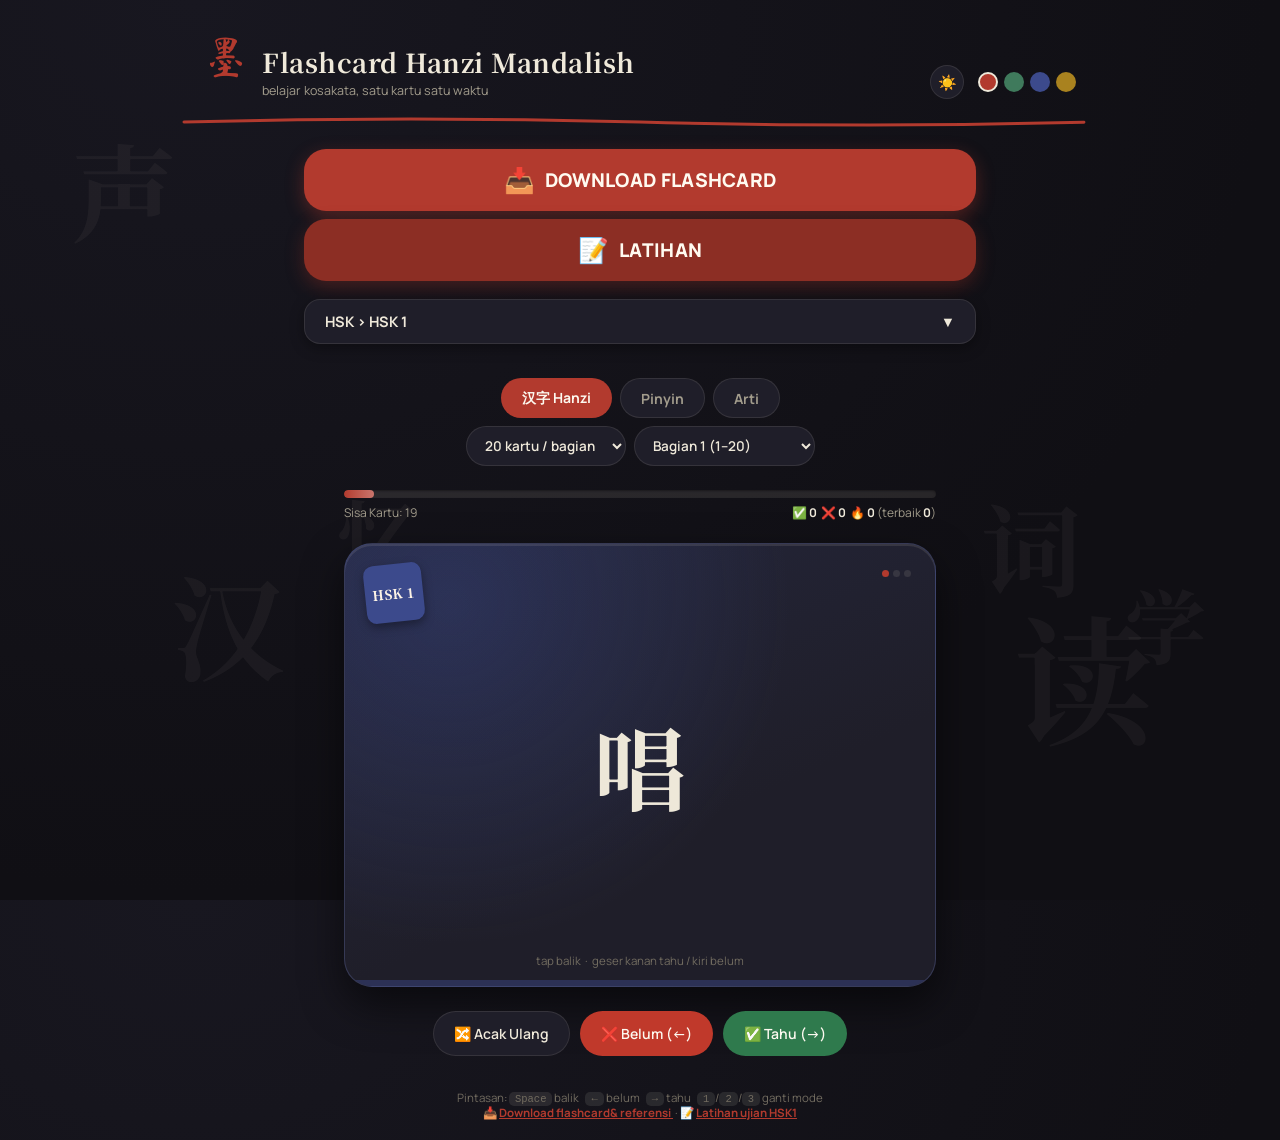
==== commit 5e26e4b4: "Update index.html" ====
--- a/index.html
+++ b/index.html
@@ -49,7 +49,7 @@
 
   <div class="dl-banner-wrap" style="margin-top:-6px;">
     <a class="btn-cta dl-banner" href="#latihan" style="--b:var(--accent-2);">
-      <span class="main"><span class="ico">📝</span> LATIHAN UJIAN HSK1</span>
+      <span class="main"><span class="ico">📝</span> LATIHAN</span>
     </a>
   </div>
 
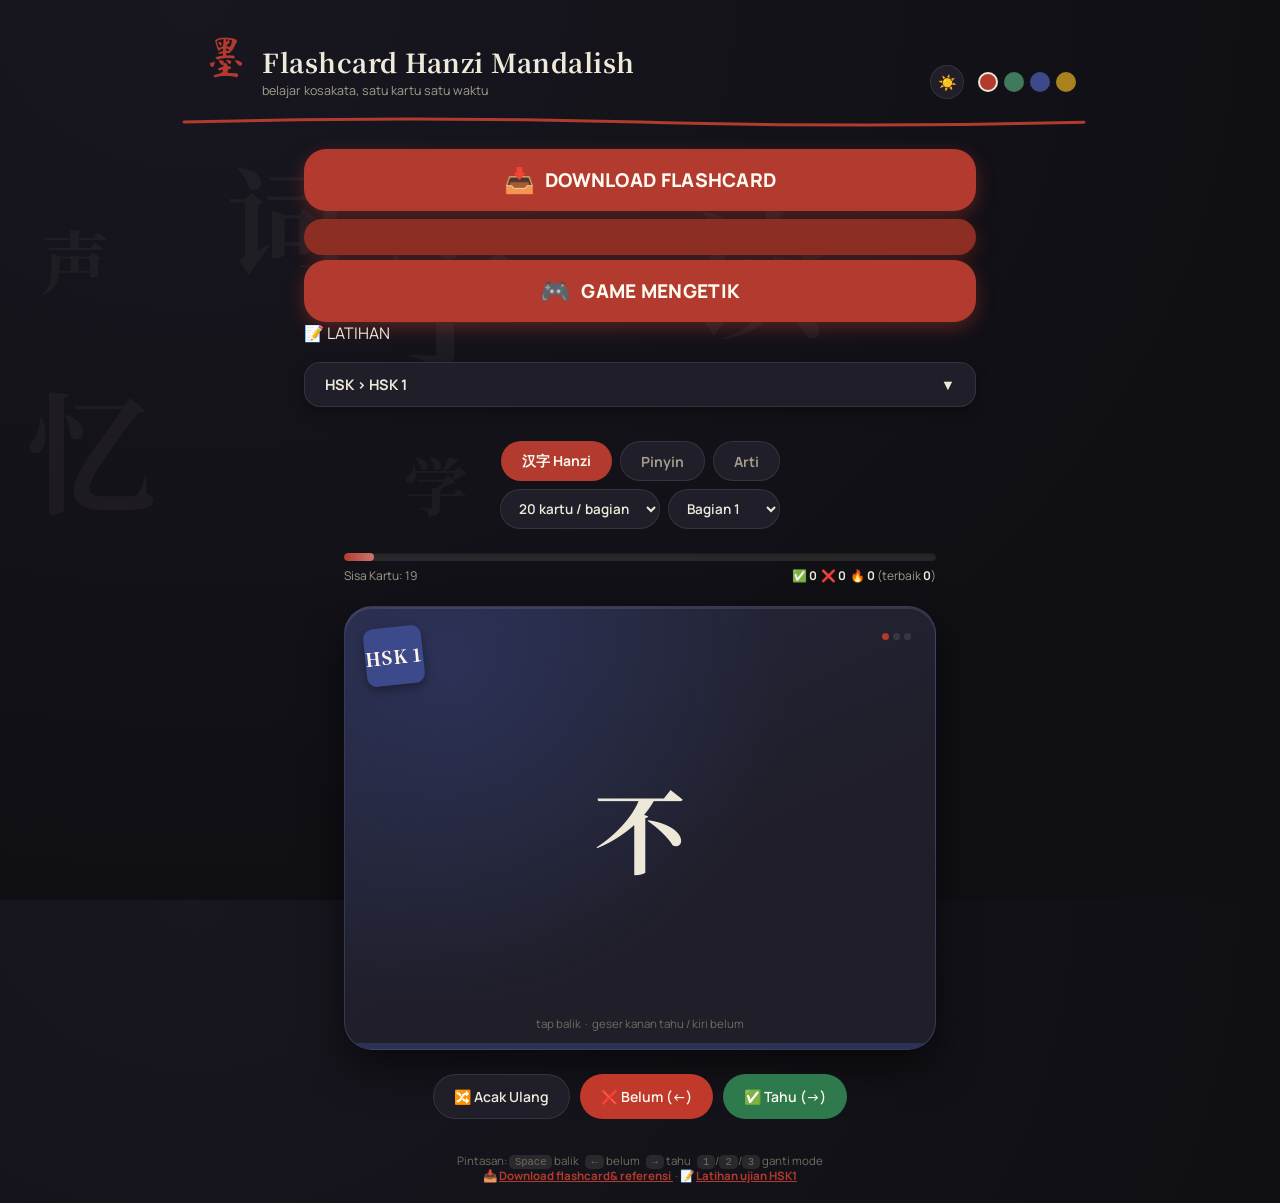
==== commit 1545389a: "Update index.html" ====
--- a/index.html
+++ b/index.html
@@ -49,6 +49,7 @@
 
   <div class="dl-banner-wrap" style="margin-top:-6px;">
     <a class="btn-cta dl-banner" href="#latihan" style="--b:var(--accent-2);">
+      <a class="btn-cta dl-banner" href="game.html"><span class="main"><span class="ico">🎮</span> GAME MENGETIK</span></a>
       <span class="main"><span class="ico">📝</span> LATIHAN</span>
     </a>
   </div>
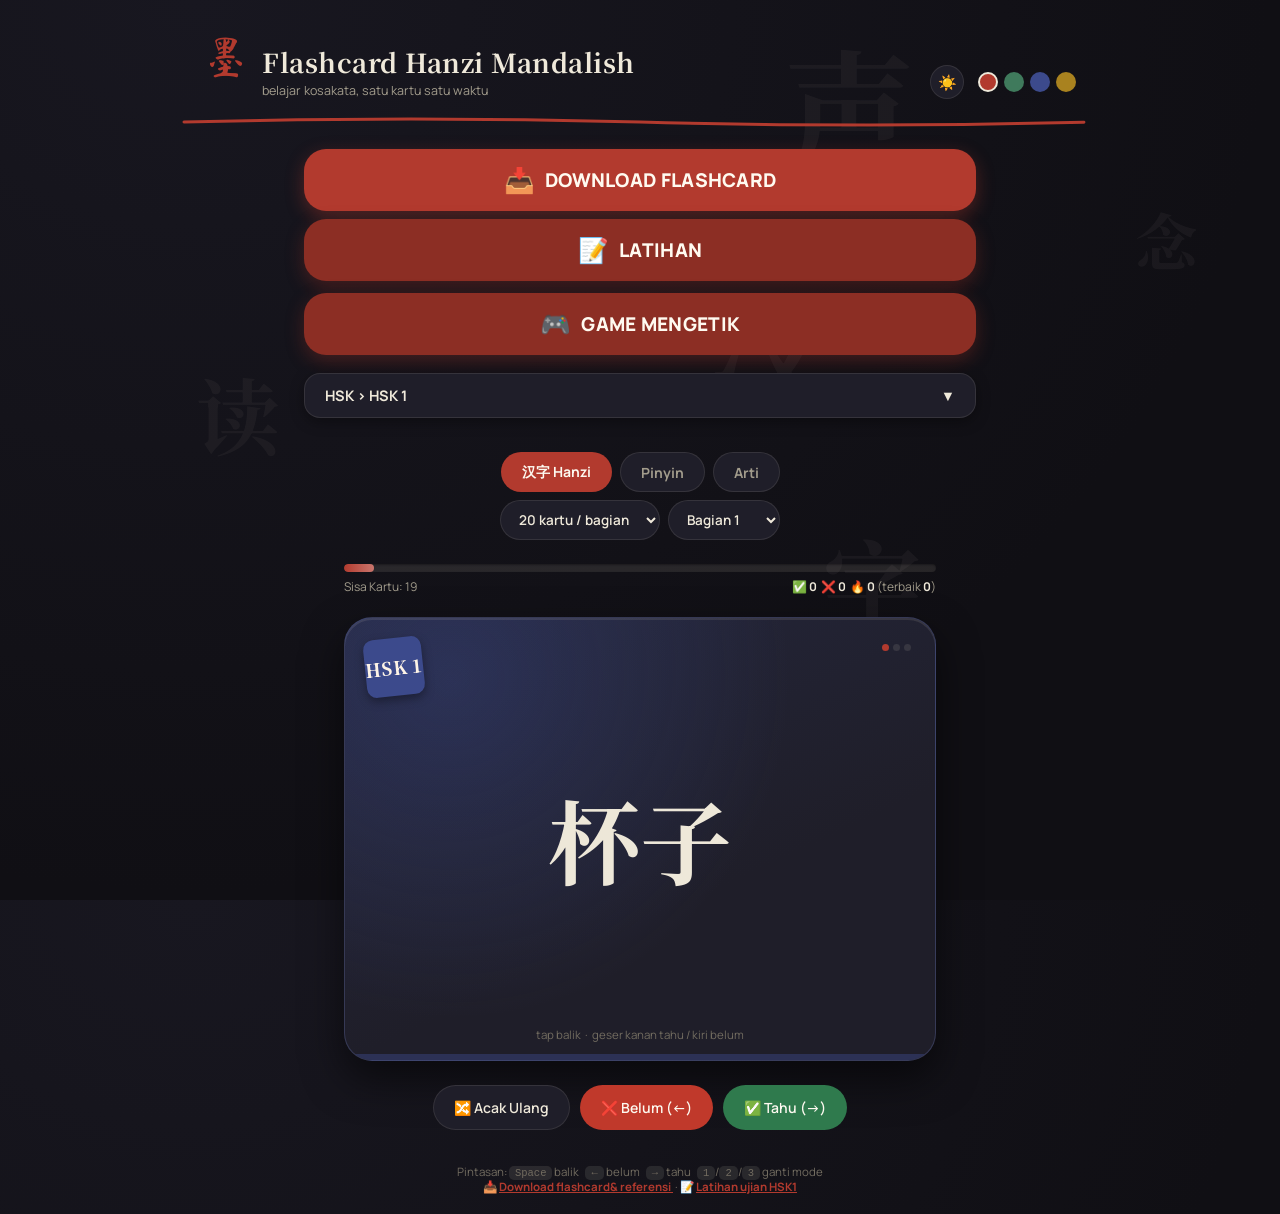
==== commit 9376caab: "Update index.html" ====
--- a/index.html
+++ b/index.html
@@ -47,10 +47,12 @@
     </a>
   </div>
 
-  <div class="dl-banner-wrap" style="margin-top:-6px;">
+  <div class="dl-banner-wrap" style="margin-top:-6px; display:flex; flex-direction:column; gap:12px;">
     <a class="btn-cta dl-banner" href="#latihan" style="--b:var(--accent-2);">
-      <a class="btn-cta dl-banner" href="game.html"><span class="main"><span class="ico">🎮</span> GAME MENGETIK</span></a>
       <span class="main"><span class="ico">📝</span> LATIHAN</span>
+    </a>
+    <a class="btn-cta dl-banner" href="game.html" style="--b:var(--accent-2);">
+      <span class="main"><span class="ico">🎮</span> GAME MENGETIK</span>
     </a>
   </div>
 
